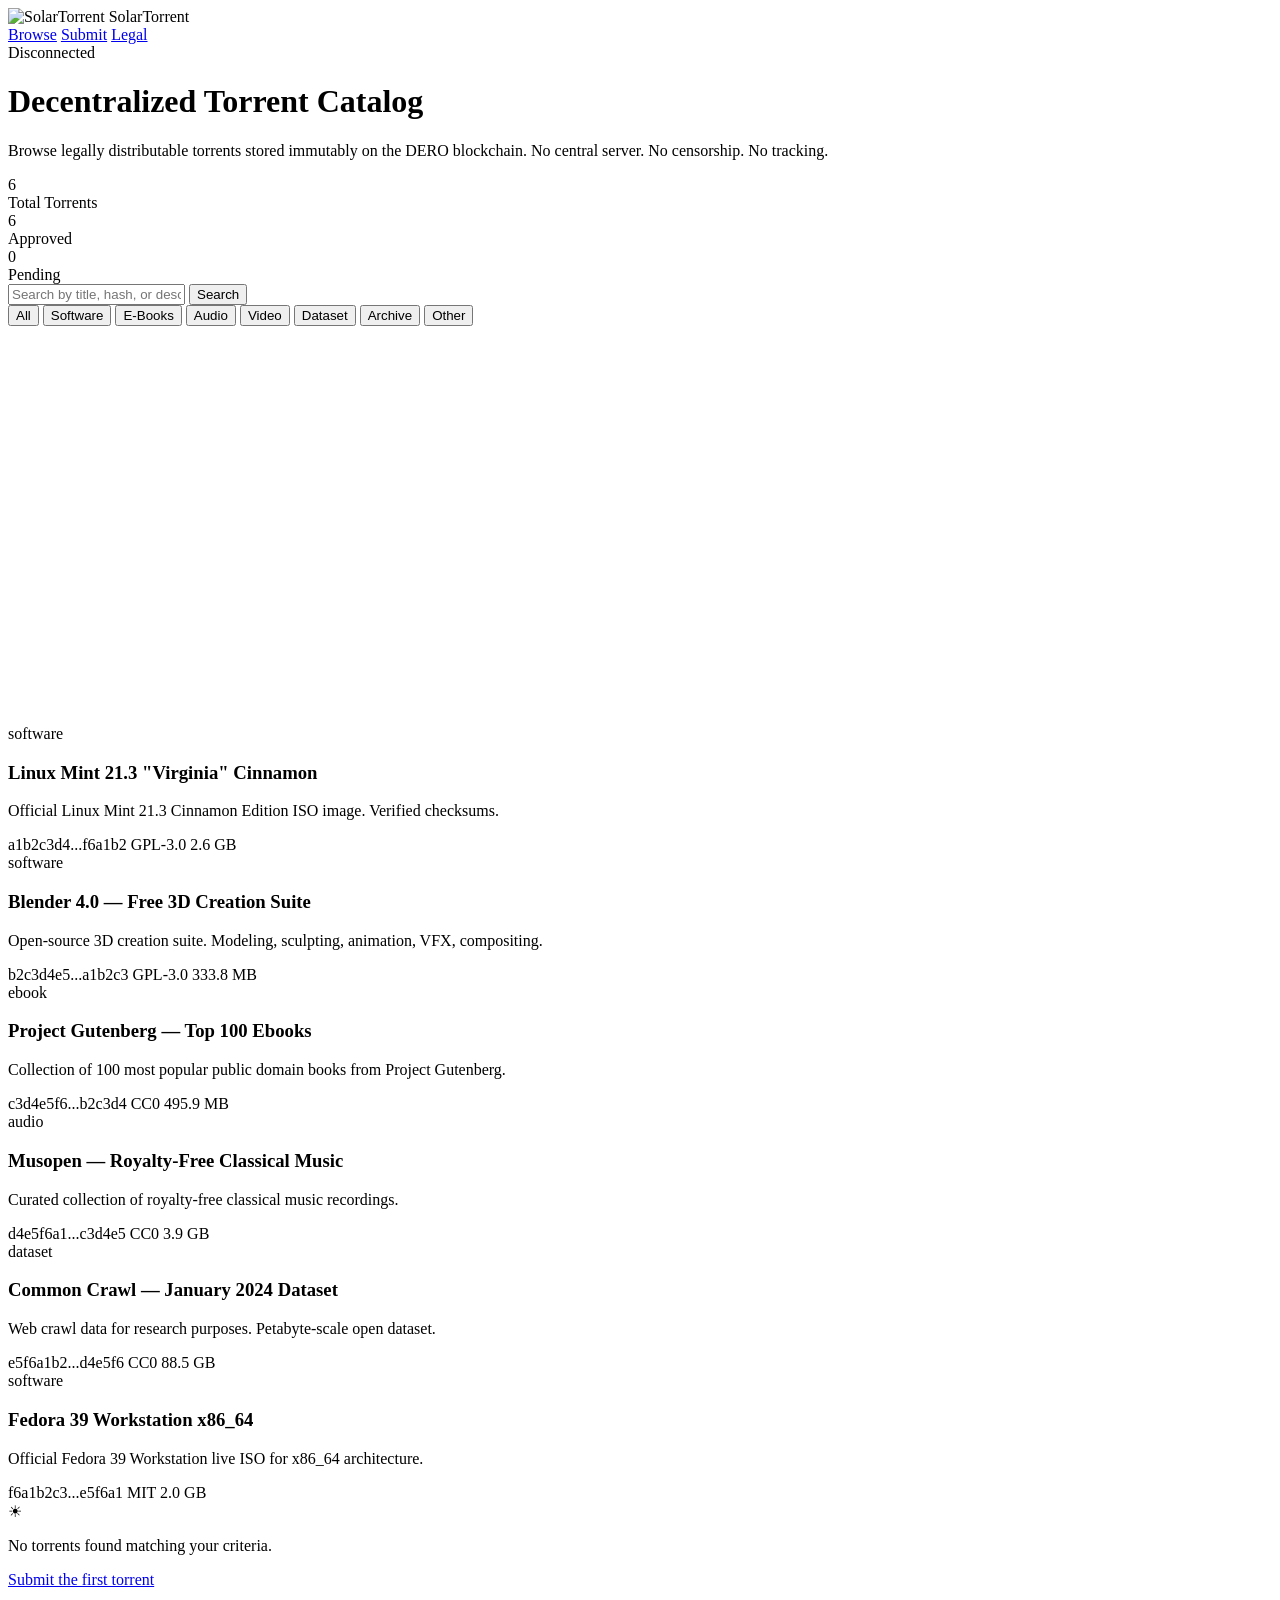
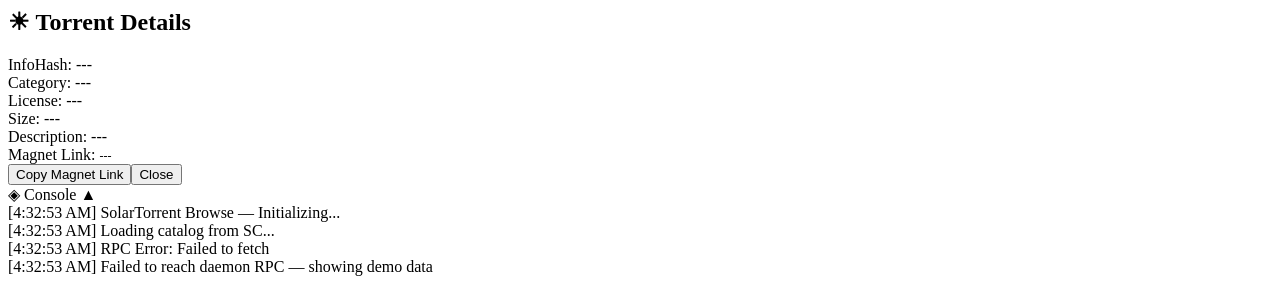
==== index.html @ 4edbd05a "Add files via upload" ====
<!DOCTYPE html>
<html lang="en">
<head>
    <meta charset="UTF-8">
    <meta name="viewport" content="width=device-width, initial-scale=1.0">
    <title>SolarTorrent | Decentralized Torrent Catalog</title>
    <link rel="stylesheet" href="css/style.css">
</head>
<body>
    <!-- Atmospheric layers -->
    <div class="fire-bg"></div>
    <div class="ember-grid"></div>
    <div class="embers">
        <div class="ember-particle"></div>
        <div class="ember-particle"></div>
        <div class="ember-particle"></div>
        <div class="ember-particle"></div>
        <div class="ember-particle"></div>
        <div class="ember-particle"></div>
        <div class="ember-particle"></div>
        <div class="ember-particle"></div>
    </div>

    <!-- Navigation -->
    <nav class="solar-nav">
        <div class="nav-brand">
            <img src="img/logo.png" alt="SolarTorrent" class="brand-logo">
            <span class="brand-text">SolarTorrent</span>
        </div>
        <div class="nav-links">
            <a href="index.html" class="active">Browse</a>
            <a href="submit.html">Submit</a>
            <a href="legal.html">Legal</a>
        </div>
        <div class="wallet-indicator">
            <span class="status-dot" id="nav-status-dot"></span>
            <span id="nav-status-text">Disconnected</span>
        </div>
    </nav>

    <!-- Main Content -->
    <main class="container-wide">

        <!-- Hero -->
        <div class="catalog-hero">
            <h1>Decentralized Torrent Catalog</h1>
            <p>Browse legally distributable torrents stored immutably on the DERO blockchain. No central server. No censorship. No tracking.</p>
        </div>

        <!-- Stats -->
        <div class="stats-bar">
            <div class="stat-item">
                <div class="stat-value" id="stat-total">--</div>
                <div class="stat-label">Total Torrents</div>
            </div>
            <div class="stat-item">
                <div class="stat-value" id="stat-approved">--</div>
                <div class="stat-label">Approved</div>
            </div>
            <div class="stat-item">
                <div class="stat-value" id="stat-pending">--</div>
                <div class="stat-label">Pending</div>
            </div>
        </div>

        <!-- Search -->
        <div class="search-bar">
            <input type="text" class="solar-input" id="search-input"
                placeholder="Search by title, hash, or description...">
            <button class="solar-btn primary" id="btn-search">
                <span class="btn-text">Search</span>
            </button>
        </div>

        <!-- Category Filters -->
        <div class="filter-row" id="filter-row">
            <button class="filter-chip active" data-cat="all">All</button>
            <button class="filter-chip" data-cat="software">Software</button>
            <button class="filter-chip" data-cat="ebook">E-Books</button>
            <button class="filter-chip" data-cat="audio">Audio</button>
            <button class="filter-chip" data-cat="video">Video</button>
            <button class="filter-chip" data-cat="dataset">Dataset</button>
            <button class="filter-chip" data-cat="archive">Archive</button>
            <button class="filter-chip" data-cat="other">Other</button>
        </div>

        <!-- Loading State -->
        <div id="loading-state" class="catalog-grid">
            <div class="torrent-card">
                <div class="skeleton" style="height:16px;width:60px;margin-bottom:12px"></div>
                <div class="skeleton" style="height:22px;width:80%;margin-bottom:8px"></div>
                <div class="skeleton" style="height:14px;width:100%;margin-bottom:6px"></div>
                <div class="skeleton" style="height:14px;width:70%;margin-bottom:16px"></div>
                <div class="skeleton" style="height:1px;width:100%;margin-bottom:12px"></div>
                <div class="skeleton" style="height:12px;width:50%"></div>
            </div>
            <div class="torrent-card">
                <div class="skeleton" style="height:16px;width:60px;margin-bottom:12px"></div>
                <div class="skeleton" style="height:22px;width:75%;margin-bottom:8px"></div>
                <div class="skeleton" style="height:14px;width:90%;margin-bottom:6px"></div>
                <div class="skeleton" style="height:14px;width:55%;margin-bottom:16px"></div>
                <div class="skeleton" style="height:1px;width:100%;margin-bottom:12px"></div>
                <div class="skeleton" style="height:12px;width:45%"></div>
            </div>
            <div class="torrent-card">
                <div class="skeleton" style="height:16px;width:60px;margin-bottom:12px"></div>
                <div class="skeleton" style="height:22px;width:85%;margin-bottom:8px"></div>
                <div class="skeleton" style="height:14px;width:95%;margin-bottom:6px"></div>
                <div class="skeleton" style="height:14px;width:60%;margin-bottom:16px"></div>
                <div class="skeleton" style="height:1px;width:100%;margin-bottom:12px"></div>
                <div class="skeleton" style="height:12px;width:55%"></div>
            </div>
        </div>

        <!-- Catalog Grid (populated by JS) -->
        <div id="catalog-grid" class="catalog-grid hidden"></div>

        <!-- Empty State -->
        <div id="empty-state" class="empty-state hidden">
            <div class="empty-icon">&#x2600;</div>
            <p>No torrents found matching your criteria.</p>
            <a href="submit.html" class="solar-btn primary">Submit the first torrent</a>
        </div>

        <!-- Magnet Detail Modal (inline expand) -->
        <section id="detail-panel" class="solar-card hidden">
            <div class="card-header">
                <h2><span class="icon">&#x2600;</span> <span id="detail-title">Torrent Details</span></h2>
                <div class="header-line"></div>
            </div>
            <div class="card-content">
                <div class="info-grid">
                    <div class="info-item">
                        <span class="label">InfoHash:</span>
                        <span class="value mono" id="detail-hash">---</span>
                    </div>
                    <div class="info-item">
                        <span class="label">Category:</span>
                        <span class="value" id="detail-cat">---</span>
                    </div>
                    <div class="info-item">
                        <span class="label">License:</span>
                        <span class="value" id="detail-lic">---</span>
                    </div>
                    <div class="info-item">
                        <span class="label">Size:</span>
                        <span class="value" id="detail-size">---</span>
                    </div>
                    <div class="info-item">
                        <span class="label">Description:</span>
                        <span class="value" id="detail-desc">---</span>
                    </div>
                    <div class="info-item">
                        <span class="label">Magnet Link:</span>
                        <span class="value mono" id="detail-magnet" style="font-size:0.75rem">---</span>
                    </div>
                </div>
                <div style="margin-top:var(--space-lg);display:flex;gap:var(--space-md);flex-wrap:wrap">
                    <button class="solar-btn primary" id="btn-copy-magnet">
                        <span class="btn-text">Copy Magnet Link</span>
                    </button>
                    <button class="solar-btn secondary" id="btn-close-detail">
                        <span class="btn-text">Close</span>
                    </button>
                </div>
            </div>
        </section>

    </main>

    <!-- Console -->
    <div id="console-panel" class="console-panel collapsed">
        <div class="console-header" id="console-toggle">
            <span>&#x25C8; Console</span>
            <span class="toggle-icon">&#x25B2;</span>
        </div>
        <div class="console-content">
            <div id="console-output"></div>
        </div>
    </div>

    <script>
    /* =========================================================
       SolarTorrent — Browse Page Logic
       Reads catalog from DERO SC via XSWD (DERO.GetSC)
       ========================================================= */

    // SC configuration — replace with your deployed SCID
    const CONFIG = {
        SCID: 'YOUR_DEPLOYED_SCID_HERE',
        NODE_RPC: 'http://127.0.0.1:20000/json_rpc',
        XSWD_ENDPOINTS: [
            'ws://127.0.0.1:44326/xswd',
            'ws://127.0.0.1:10103/xswd',
            'ws://127.0.0.1:40403/xswd'
        ]
    };

    let allTorrents = [];
    let activeFilter = 'all';
    let searchQuery = '';

    // --- Console logging ---
    function clog(msg, type = 'info') {
        const el = document.getElementById('console-output');
        const line = document.createElement('div');
        line.className = 'console-line ' + type;
        line.textContent = `[${new Date().toLocaleTimeString()}] ${msg}`;
        el.appendChild(line);
        el.scrollTop = el.scrollHeight;
    }

    // --- Format bytes to human readable ---
    function formatBytes(bytes) {
        if (!bytes || bytes === 0) return 'Unknown';
        const sizes = ['B', 'KB', 'MB', 'GB', 'TB'];
        const i = Math.floor(Math.log(bytes) / Math.log(1024));
        return (bytes / Math.pow(1024, i)).toFixed(1) + ' ' + sizes[i];
    }

    // --- Fetch SC data via daemon RPC (works without XSWD for read-only) ---
    async function getSCData(keys) {
        try {
            const resp = await fetch(CONFIG.NODE_RPC, {
                method: 'POST',
                headers: { 'Content-Type': 'application/json' },
                body: JSON.stringify({
                    jsonrpc: '2.0',
                    id: '1',
                    method: 'DERO.GetSC',
                    params: {
                        scid: CONFIG.SCID,
                        code: false,
                        variables: false,
                        keysstring: keys
                    }
                })
            });
            const data = await resp.json();
            if (data.result && data.result.valuesstring) {
                return data.result.valuesstring;
            }
            return null;
        } catch (err) {
            clog('RPC Error: ' + err.message, 'error');
            return null;
        }
    }

    // --- Load full catalog from SC ---
    async function loadCatalog() {
        clog('Loading catalog from SC...');

        // First, get the torrent count and approved count
        const meta = await getSCData(['torrent_count', 'approved_count']);
        if (!meta) {
            clog('Failed to reach daemon RPC — showing demo data', 'warn');
            showDemoData();
            return;
        }

        const totalCount = parseInt(meta[0]) || 0;
        const approvedCount = parseInt(meta[1]) || 0;

        document.getElementById('stat-total').textContent = totalCount;
        document.getElementById('stat-approved').textContent = approvedCount;

        if (totalCount === 0) {
            hideLoading();
            showEmpty();
            return;
        }

        allTorrents = [];
        let pendingCount = 0;

        // Fetch each torrent entry
        for (let i = 0; i < totalCount; i++) {
            const prefix = 't_' + i + '_';
            const keys = [
                prefix + 'hash', prefix + 'title', prefix + 'desc',
                prefix + 'cat', prefix + 'lic', prefix + 'magnet',
                prefix + 'size', prefix + 'status', prefix + 'time'
            ];

            const vals = await getSCData(keys);
            if (vals) {
                const status = parseInt(vals[7]) || 0;
                if (status === 0) pendingCount++;
                allTorrents.push({
                    id: i,
                    hash: vals[0] || '',
                    title: vals[1] || 'Untitled',
                    desc: vals[2] || '',
                    cat: vals[3] || 'other',
                    lic: vals[4] || '',
                    magnet: vals[5] || '',
                    size: parseInt(vals[6]) || 0,
                    status: status,
                    time: parseInt(vals[8]) || 0
                });
            }
        }

        document.getElementById('stat-pending').textContent = pendingCount;
        clog(`Loaded ${allTorrents.length} entries (${approvedCount} approved, ${pendingCount} pending)`, 'success');
        hideLoading();
        renderGrid();
    }

    // --- Demo data for when no SC is connected ---
    function showDemoData() {
        allTorrents = [
            {
                id: 0, hash: 'a1b2c3d4e5f6a1b2c3d4e5f6a1b2c3d4e5f6a1b2',
                title: 'Linux Mint 21.3 "Virginia" Cinnamon', desc: 'Official Linux Mint 21.3 Cinnamon Edition ISO image. Verified checksums.',
                cat: 'software', lic: 'GPL-3.0', magnet: 'magnet:?xt=urn:btih:a1b2c3d4e5f6a1b2c3d4e5f6a1b2c3d4e5f6a1b2&dn=LinuxMint-21.3-Cinnamon',
                size: 2800000000, status: 1, time: 1706000000
            },
            {
                id: 1, hash: 'b2c3d4e5f6a1b2c3d4e5f6a1b2c3d4e5f6a1b2c3',
                title: 'Blender 4.0 — Free 3D Creation Suite', desc: 'Open-source 3D creation suite. Modeling, sculpting, animation, VFX, compositing.',
                cat: 'software', lic: 'GPL-3.0', magnet: 'magnet:?xt=urn:btih:b2c3d4e5f6a1b2c3d4e5f6a1b2c3d4e5f6a1b2c3&dn=Blender-4.0',
                size: 350000000, status: 1, time: 1706100000
            },
            {
                id: 2, hash: 'c3d4e5f6a1b2c3d4e5f6a1b2c3d4e5f6a1b2c3d4',
                title: 'Project Gutenberg — Top 100 Ebooks', desc: 'Collection of 100 most popular public domain books from Project Gutenberg.',
                cat: 'ebook', lic: 'CC0', magnet: 'magnet:?xt=urn:btih:c3d4e5f6a1b2c3d4e5f6a1b2c3d4e5f6a1b2c3d4&dn=Gutenberg-Top100',
                size: 520000000, status: 1, time: 1706200000
            },
            {
                id: 3, hash: 'd4e5f6a1b2c3d4e5f6a1b2c3d4e5f6a1b2c3d4e5',
                title: 'Musopen — Royalty-Free Classical Music', desc: 'Curated collection of royalty-free classical music recordings.',
                cat: 'audio', lic: 'CC0', magnet: 'magnet:?xt=urn:btih:d4e5f6a1b2c3d4e5f6a1b2c3d4e5f6a1b2c3d4e5&dn=Musopen-Classical',
                size: 4200000000, status: 1, time: 1706300000
            },
            {
                id: 4, hash: 'e5f6a1b2c3d4e5f6a1b2c3d4e5f6a1b2c3d4e5f6',
                title: 'Common Crawl — January 2024 Dataset', desc: 'Web crawl data for research purposes. Petabyte-scale open dataset.',
                cat: 'dataset', lic: 'CC0', magnet: 'magnet:?xt=urn:btih:e5f6a1b2c3d4e5f6a1b2c3d4e5f6a1b2c3d4e5f6&dn=CommonCrawl-Jan2024',
                size: 95000000000, status: 1, time: 1706400000
            },
            {
                id: 5, hash: 'f6a1b2c3d4e5f6a1b2c3d4e5f6a1b2c3d4e5f6a1',
                title: 'Fedora 39 Workstation x86_64', desc: 'Official Fedora 39 Workstation live ISO for x86_64 architecture.',
                cat: 'software', lic: 'MIT', magnet: 'magnet:?xt=urn:btih:f6a1b2c3d4e5f6a1b2c3d4e5f6a1b2c3d4e5f6a1&dn=Fedora-39-Workstation',
                size: 2100000000, status: 1, time: 1706500000
            }
        ];

        document.getElementById('stat-total').textContent = '6';
        document.getElementById('stat-approved').textContent = '6';
        document.getElementById('stat-pending').textContent = '0';
        hideLoading();
        renderGrid();
    }

    // --- Render the catalog grid ---
    function renderGrid() {
        const grid = document.getElementById('catalog-grid');
        grid.innerHTML = '';

        // Filter: only show approved (status == 1)
        let filtered = allTorrents.filter(t => t.status === 1);

        // Apply category filter
        if (activeFilter !== 'all') {
            filtered = filtered.filter(t => t.cat === activeFilter);
        }

        // Apply search filter
        if (searchQuery) {
            const q = searchQuery.toLowerCase();
            filtered = filtered.filter(t =>
                t.title.toLowerCase().includes(q) ||
                t.desc.toLowerCase().includes(q) ||
                t.hash.toLowerCase().includes(q)
            );
        }

        if (filtered.length === 0) {
            showEmpty();
            grid.classList.add('hidden');
            return;
        }

        document.getElementById('empty-state').classList.add('hidden');
        grid.classList.remove('hidden');

        filtered.forEach(t => {
            const card = document.createElement('div');
            card.className = 'torrent-card';
            card.onclick = () => showDetail(t);
            card.innerHTML = `
                <span class="card-cat">${t.cat}</span>
                <h3>${escapeHtml(t.title)}</h3>
                <p class="card-desc">${escapeHtml(t.desc)}</p>
                <div class="card-meta">
                    <span class="card-hash">${t.hash.substring(0, 8)}...${t.hash.substring(t.hash.length - 6)}</span>
                    <span class="card-license">${escapeHtml(t.lic)}</span>
                    <span>${formatBytes(t.size)}</span>
                </div>
            `;
            grid.appendChild(card);
        });
    }

    // --- Show torrent detail ---
    function showDetail(t) {
        document.getElementById('detail-panel').classList.remove('hidden');
        document.getElementById('detail-title').textContent = t.title;
        document.getElementById('detail-hash').textContent = t.hash;
        document.getElementById('detail-cat').textContent = t.cat;
        document.getElementById('detail-lic').textContent = t.lic;
        document.getElementById('detail-size').textContent = formatBytes(t.size);
        document.getElementById('detail-desc').textContent = t.desc;
        document.getElementById('detail-magnet').textContent = t.magnet;

        document.getElementById('detail-panel').scrollIntoView({ behavior: 'smooth' });

        // Wire copy button
        document.getElementById('btn-copy-magnet').onclick = () => {
            navigator.clipboard.writeText(t.magnet).then(() => {
                const btn = document.getElementById('btn-copy-magnet');
                btn.querySelector('.btn-text').textContent = 'Copied!';
                setTimeout(() => btn.querySelector('.btn-text').textContent = 'Copy Magnet Link', 2000);
            });
        };
    }

    // --- Utility ---
    function escapeHtml(str) {
        const d = document.createElement('div');
        d.textContent = str;
        return d.innerHTML;
    }

    function hideLoading() {
        document.getElementById('loading-state').classList.add('hidden');
    }

    function showEmpty() {
        document.getElementById('empty-state').classList.remove('hidden');
    }

    // --- Init ---
    document.addEventListener('DOMContentLoaded', () => {

        // Console toggle
        document.getElementById('console-toggle').addEventListener('click', () => {
            document.getElementById('console-panel').classList.toggle('collapsed');
        });

        // Close detail
        document.getElementById('btn-close-detail').addEventListener('click', () => {
            document.getElementById('detail-panel').classList.add('hidden');
        });

        // Category filter chips
        document.querySelectorAll('.filter-chip').forEach(chip => {
            chip.addEventListener('click', function() {
                document.querySelectorAll('.filter-chip').forEach(c => c.classList.remove('active'));
                this.classList.add('active');
                activeFilter = this.dataset.cat;
                renderGrid();
            });
        });

        // Search
        document.getElementById('btn-search').addEventListener('click', () => {
            searchQuery = document.getElementById('search-input').value.trim();
            renderGrid();
        });

        document.getElementById('search-input').addEventListener('keydown', (e) => {
            if (e.key === 'Enter') {
                searchQuery = e.target.value.trim();
                renderGrid();
            }
        });

        // Load catalog
        clog('SolarTorrent Browse — Initializing...');
        loadCatalog();
    });
    </script>
</body>
</html>
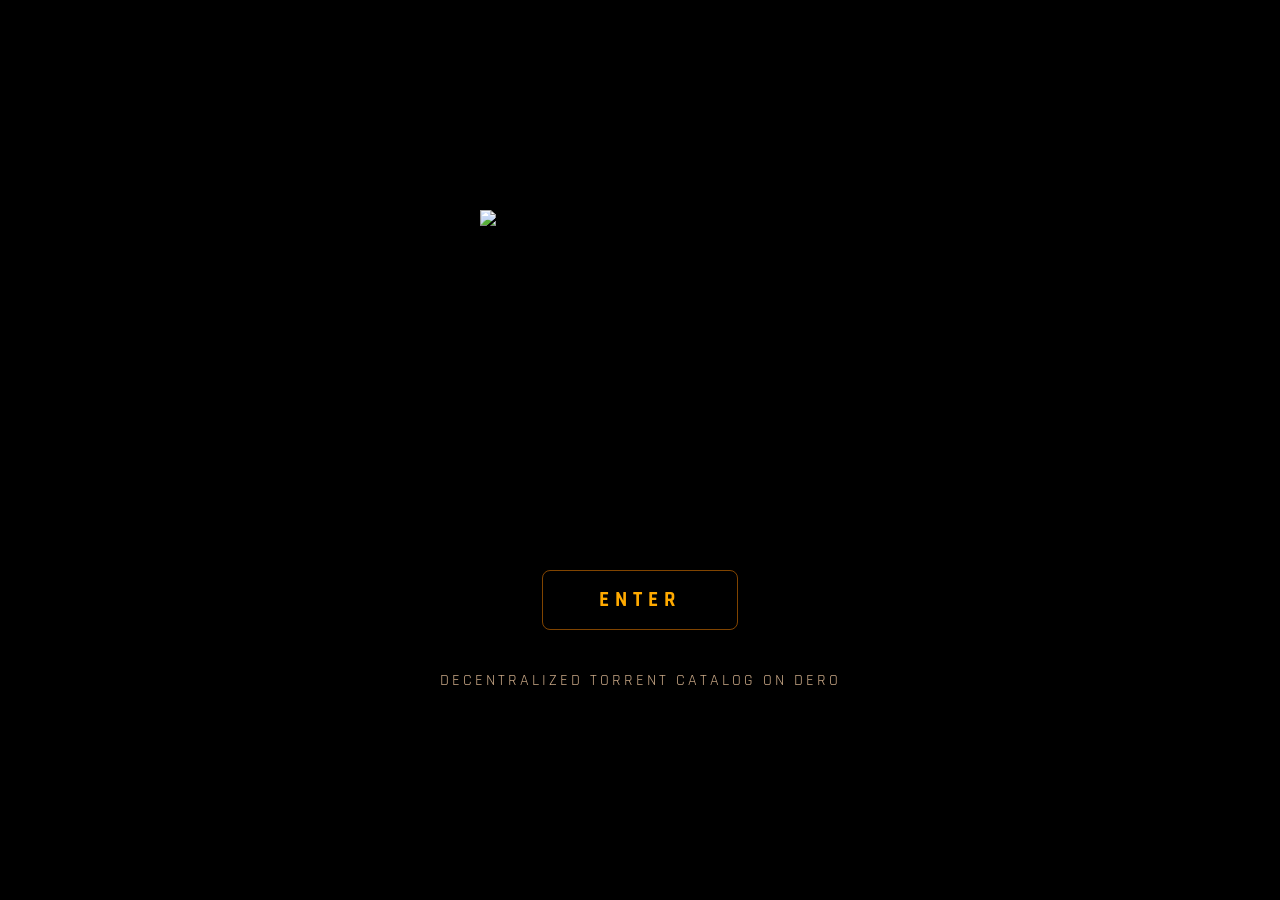
==== commit e66be2ac: "Add files via upload" ====
--- a/index.html
+++ b/index.html
@@ -4,486 +4,75 @@
     <meta charset="UTF-8">
     <meta name="viewport" content="width=device-width, initial-scale=1.0">
     <title>SolarTorrent | Decentralized Torrent Catalog</title>
-    <link rel="stylesheet" href="css/style.css">
+    <link href="https://fonts.googleapis.com/css2?family=Rajdhani:wght@400;600;700&display=swap" rel="stylesheet">
+    <style>
+        *, *::before, *::after { box-sizing: border-box; margin: 0; padding: 0; }
+
+        body {
+            background: #000000;
+            min-height: 100vh;
+            display: flex;
+            flex-direction: column;
+            align-items: center;
+            justify-content: center;
+            font-family: 'Rajdhani', sans-serif;
+        }
+
+        .splash {
+            display: flex;
+            flex-direction: column;
+            align-items: center;
+            gap: 2.5rem;
+        }
+
+        .logo-img {
+            width: 320px;
+            height: 320px;
+            object-fit: contain;
+        }
+
+        .enter-btn {
+            display: inline-flex;
+            align-items: center;
+            justify-content: center;
+            padding: 1rem 3.5rem;
+            background: transparent;
+            border: 1px solid rgba(255, 136, 0, 0.5);
+            border-radius: 8px;
+            color: #ffaa00;
+            font-family: 'Rajdhani', sans-serif;
+            font-size: 1.3rem;
+            font-weight: 700;
+            text-transform: uppercase;
+            letter-spacing: 6px;
+            text-decoration: none;
+            cursor: pointer;
+            transition: border-color 0.3s ease, color 0.3s ease;
+        }
+
+        .enter-btn:hover {
+            border-color: #ffaa00;
+            color: #ffcc00;
+        }
+
+        .tagline {
+            color: #ccaa88;
+            font-size: 1rem;
+            letter-spacing: 3px;
+            text-transform: uppercase;
+        }
+
+        @media (max-width: 480px) {
+            .logo-img { width: 220px; height: 220px; }
+            .enter-btn { padding: 0.8rem 2.5rem; font-size: 1.1rem; letter-spacing: 4px; }
+        }
+    </style>
 </head>
 <body>
-    <!-- Atmospheric layers -->
-    <div class="fire-bg"></div>
-    <div class="ember-grid"></div>
-    <div class="embers">
-        <div class="ember-particle"></div>
-        <div class="ember-particle"></div>
-        <div class="ember-particle"></div>
-        <div class="ember-particle"></div>
-        <div class="ember-particle"></div>
-        <div class="ember-particle"></div>
-        <div class="ember-particle"></div>
-        <div class="ember-particle"></div>
+    <div class="splash">
+        <img src="img/logoST.png" alt="SolarTorrent" class="logo-img">
+        <a href="browse.html" class="enter-btn">Enter</a>
+        <div class="tagline">Decentralized Torrent Catalog on DERO</div>
     </div>
-
-    <!-- Navigation -->
-    <nav class="solar-nav">
-        <div class="nav-brand">
-            <img src="img/logo.png" alt="SolarTorrent" class="brand-logo">
-            <span class="brand-text">SolarTorrent</span>
-        </div>
-        <div class="nav-links">
-            <a href="index.html" class="active">Browse</a>
-            <a href="submit.html">Submit</a>
-            <a href="legal.html">Legal</a>
-        </div>
-        <div class="wallet-indicator">
-            <span class="status-dot" id="nav-status-dot"></span>
-            <span id="nav-status-text">Disconnected</span>
-        </div>
-    </nav>
-
-    <!-- Main Content -->
-    <main class="container-wide">
-
-        <!-- Hero -->
-        <div class="catalog-hero">
-            <h1>Decentralized Torrent Catalog</h1>
-            <p>Browse legally distributable torrents stored immutably on the DERO blockchain. No central server. No censorship. No tracking.</p>
-        </div>
-
-        <!-- Stats -->
-        <div class="stats-bar">
-            <div class="stat-item">
-                <div class="stat-value" id="stat-total">--</div>
-                <div class="stat-label">Total Torrents</div>
-            </div>
-            <div class="stat-item">
-                <div class="stat-value" id="stat-approved">--</div>
-                <div class="stat-label">Approved</div>
-            </div>
-            <div class="stat-item">
-                <div class="stat-value" id="stat-pending">--</div>
-                <div class="stat-label">Pending</div>
-            </div>
-        </div>
-
-        <!-- Search -->
-        <div class="search-bar">
-            <input type="text" class="solar-input" id="search-input"
-                placeholder="Search by title, hash, or description...">
-            <button class="solar-btn primary" id="btn-search">
-                <span class="btn-text">Search</span>
-            </button>
-        </div>
-
-        <!-- Category Filters -->
-        <div class="filter-row" id="filter-row">
-            <button class="filter-chip active" data-cat="all">All</button>
-            <button class="filter-chip" data-cat="software">Software</button>
-            <button class="filter-chip" data-cat="ebook">E-Books</button>
-            <button class="filter-chip" data-cat="audio">Audio</button>
-            <button class="filter-chip" data-cat="video">Video</button>
-            <button class="filter-chip" data-cat="dataset">Dataset</button>
-            <button class="filter-chip" data-cat="archive">Archive</button>
-            <button class="filter-chip" data-cat="other">Other</button>
-        </div>
-
-        <!-- Loading State -->
-        <div id="loading-state" class="catalog-grid">
-            <div class="torrent-card">
-                <div class="skeleton" style="height:16px;width:60px;margin-bottom:12px"></div>
-                <div class="skeleton" style="height:22px;width:80%;margin-bottom:8px"></div>
-                <div class="skeleton" style="height:14px;width:100%;margin-bottom:6px"></div>
-                <div class="skeleton" style="height:14px;width:70%;margin-bottom:16px"></div>
-                <div class="skeleton" style="height:1px;width:100%;margin-bottom:12px"></div>
-                <div class="skeleton" style="height:12px;width:50%"></div>
-            </div>
-            <div class="torrent-card">
-                <div class="skeleton" style="height:16px;width:60px;margin-bottom:12px"></div>
-                <div class="skeleton" style="height:22px;width:75%;margin-bottom:8px"></div>
-                <div class="skeleton" style="height:14px;width:90%;margin-bottom:6px"></div>
-                <div class="skeleton" style="height:14px;width:55%;margin-bottom:16px"></div>
-                <div class="skeleton" style="height:1px;width:100%;margin-bottom:12px"></div>
-                <div class="skeleton" style="height:12px;width:45%"></div>
-            </div>
-            <div class="torrent-card">
-                <div class="skeleton" style="height:16px;width:60px;margin-bottom:12px"></div>
-                <div class="skeleton" style="height:22px;width:85%;margin-bottom:8px"></div>
-                <div class="skeleton" style="height:14px;width:95%;margin-bottom:6px"></div>
-                <div class="skeleton" style="height:14px;width:60%;margin-bottom:16px"></div>
-                <div class="skeleton" style="height:1px;width:100%;margin-bottom:12px"></div>
-                <div class="skeleton" style="height:12px;width:55%"></div>
-            </div>
-        </div>
-
-        <!-- Catalog Grid (populated by JS) -->
-        <div id="catalog-grid" class="catalog-grid hidden"></div>
-
-        <!-- Empty State -->
-        <div id="empty-state" class="empty-state hidden">
-            <div class="empty-icon">&#x2600;</div>
-            <p>No torrents found matching your criteria.</p>
-            <a href="submit.html" class="solar-btn primary">Submit the first torrent</a>
-        </div>
-
-        <!-- Magnet Detail Modal (inline expand) -->
-        <section id="detail-panel" class="solar-card hidden">
-            <div class="card-header">
-                <h2><span class="icon">&#x2600;</span> <span id="detail-title">Torrent Details</span></h2>
-                <div class="header-line"></div>
-            </div>
-            <div class="card-content">
-                <div class="info-grid">
-                    <div class="info-item">
-                        <span class="label">InfoHash:</span>
-                        <span class="value mono" id="detail-hash">---</span>
-                    </div>
-                    <div class="info-item">
-                        <span class="label">Category:</span>
-                        <span class="value" id="detail-cat">---</span>
-                    </div>
-                    <div class="info-item">
-                        <span class="label">License:</span>
-                        <span class="value" id="detail-lic">---</span>
-                    </div>
-                    <div class="info-item">
-                        <span class="label">Size:</span>
-                        <span class="value" id="detail-size">---</span>
-                    </div>
-                    <div class="info-item">
-                        <span class="label">Description:</span>
-                        <span class="value" id="detail-desc">---</span>
-                    </div>
-                    <div class="info-item">
-                        <span class="label">Magnet Link:</span>
-                        <span class="value mono" id="detail-magnet" style="font-size:0.75rem">---</span>
-                    </div>
-                </div>
-                <div style="margin-top:var(--space-lg);display:flex;gap:var(--space-md);flex-wrap:wrap">
-                    <button class="solar-btn primary" id="btn-copy-magnet">
-                        <span class="btn-text">Copy Magnet Link</span>
-                    </button>
-                    <button class="solar-btn secondary" id="btn-close-detail">
-                        <span class="btn-text">Close</span>
-                    </button>
-                </div>
-            </div>
-        </section>
-
-    </main>
-
-    <!-- Console -->
-    <div id="console-panel" class="console-panel collapsed">
-        <div class="console-header" id="console-toggle">
-            <span>&#x25C8; Console</span>
-            <span class="toggle-icon">&#x25B2;</span>
-        </div>
-        <div class="console-content">
-            <div id="console-output"></div>
-        </div>
-    </div>
-
-    <script>
-    /* =========================================================
-       SolarTorrent — Browse Page Logic
-       Reads catalog from DERO SC via XSWD (DERO.GetSC)
-       ========================================================= */
-
-    // SC configuration — replace with your deployed SCID
-    const CONFIG = {
-        SCID: 'YOUR_DEPLOYED_SCID_HERE',
-        NODE_RPC: 'http://127.0.0.1:20000/json_rpc',
-        XSWD_ENDPOINTS: [
-            'ws://127.0.0.1:44326/xswd',
-            'ws://127.0.0.1:10103/xswd',
-            'ws://127.0.0.1:40403/xswd'
-        ]
-    };
-
-    let allTorrents = [];
-    let activeFilter = 'all';
-    let searchQuery = '';
-
-    // --- Console logging ---
-    function clog(msg, type = 'info') {
-        const el = document.getElementById('console-output');
-        const line = document.createElement('div');
-        line.className = 'console-line ' + type;
-        line.textContent = `[${new Date().toLocaleTimeString()}] ${msg}`;
-        el.appendChild(line);
-        el.scrollTop = el.scrollHeight;
-    }
-
-    // --- Format bytes to human readable ---
-    function formatBytes(bytes) {
-        if (!bytes || bytes === 0) return 'Unknown';
-        const sizes = ['B', 'KB', 'MB', 'GB', 'TB'];
-        const i = Math.floor(Math.log(bytes) / Math.log(1024));
-        return (bytes / Math.pow(1024, i)).toFixed(1) + ' ' + sizes[i];
-    }
-
-    // --- Fetch SC data via daemon RPC (works without XSWD for read-only) ---
-    async function getSCData(keys) {
-        try {
-            const resp = await fetch(CONFIG.NODE_RPC, {
-                method: 'POST',
-                headers: { 'Content-Type': 'application/json' },
-                body: JSON.stringify({
-                    jsonrpc: '2.0',
-                    id: '1',
-                    method: 'DERO.GetSC',
-                    params: {
-                        scid: CONFIG.SCID,
-                        code: false,
-                        variables: false,
-                        keysstring: keys
-                    }
-                })
-            });
-            const data = await resp.json();
-            if (data.result && data.result.valuesstring) {
-                return data.result.valuesstring;
-            }
-            return null;
-        } catch (err) {
-            clog('RPC Error: ' + err.message, 'error');
-            return null;
-        }
-    }
-
-    // --- Load full catalog from SC ---
-    async function loadCatalog() {
-        clog('Loading catalog from SC...');
-
-        // First, get the torrent count and approved count
-        const meta = await getSCData(['torrent_count', 'approved_count']);
-        if (!meta) {
-            clog('Failed to reach daemon RPC — showing demo data', 'warn');
-            showDemoData();
-            return;
-        }
-
-        const totalCount = parseInt(meta[0]) || 0;
-        const approvedCount = parseInt(meta[1]) || 0;
-
-        document.getElementById('stat-total').textContent = totalCount;
-        document.getElementById('stat-approved').textContent = approvedCount;
-
-        if (totalCount === 0) {
-            hideLoading();
-            showEmpty();
-            return;
-        }
-
-        allTorrents = [];
-        let pendingCount = 0;
-
-        // Fetch each torrent entry
-        for (let i = 0; i < totalCount; i++) {
-            const prefix = 't_' + i + '_';
-            const keys = [
-                prefix + 'hash', prefix + 'title', prefix + 'desc',
-                prefix + 'cat', prefix + 'lic', prefix + 'magnet',
-                prefix + 'size', prefix + 'status', prefix + 'time'
-            ];
-
-            const vals = await getSCData(keys);
-            if (vals) {
-                const status = parseInt(vals[7]) || 0;
-                if (status === 0) pendingCount++;
-                allTorrents.push({
-                    id: i,
-                    hash: vals[0] || '',
-                    title: vals[1] || 'Untitled',
-                    desc: vals[2] || '',
-                    cat: vals[3] || 'other',
-                    lic: vals[4] || '',
-                    magnet: vals[5] || '',
-                    size: parseInt(vals[6]) || 0,
-                    status: status,
-                    time: parseInt(vals[8]) || 0
-                });
-            }
-        }
-
-        document.getElementById('stat-pending').textContent = pendingCount;
-        clog(`Loaded ${allTorrents.length} entries (${approvedCount} approved, ${pendingCount} pending)`, 'success');
-        hideLoading();
-        renderGrid();
-    }
-
-    // --- Demo data for when no SC is connected ---
-    function showDemoData() {
-        allTorrents = [
-            {
-                id: 0, hash: 'a1b2c3d4e5f6a1b2c3d4e5f6a1b2c3d4e5f6a1b2',
-                title: 'Linux Mint 21.3 "Virginia" Cinnamon', desc: 'Official Linux Mint 21.3 Cinnamon Edition ISO image. Verified checksums.',
-                cat: 'software', lic: 'GPL-3.0', magnet: 'magnet:?xt=urn:btih:a1b2c3d4e5f6a1b2c3d4e5f6a1b2c3d4e5f6a1b2&dn=LinuxMint-21.3-Cinnamon',
-                size: 2800000000, status: 1, time: 1706000000
-            },
-            {
-                id: 1, hash: 'b2c3d4e5f6a1b2c3d4e5f6a1b2c3d4e5f6a1b2c3',
-                title: 'Blender 4.0 — Free 3D Creation Suite', desc: 'Open-source 3D creation suite. Modeling, sculpting, animation, VFX, compositing.',
-                cat: 'software', lic: 'GPL-3.0', magnet: 'magnet:?xt=urn:btih:b2c3d4e5f6a1b2c3d4e5f6a1b2c3d4e5f6a1b2c3&dn=Blender-4.0',
-                size: 350000000, status: 1, time: 1706100000
-            },
-            {
-                id: 2, hash: 'c3d4e5f6a1b2c3d4e5f6a1b2c3d4e5f6a1b2c3d4',
-                title: 'Project Gutenberg — Top 100 Ebooks', desc: 'Collection of 100 most popular public domain books from Project Gutenberg.',
-                cat: 'ebook', lic: 'CC0', magnet: 'magnet:?xt=urn:btih:c3d4e5f6a1b2c3d4e5f6a1b2c3d4e5f6a1b2c3d4&dn=Gutenberg-Top100',
-                size: 520000000, status: 1, time: 1706200000
-            },
-            {
-                id: 3, hash: 'd4e5f6a1b2c3d4e5f6a1b2c3d4e5f6a1b2c3d4e5',
-                title: 'Musopen — Royalty-Free Classical Music', desc: 'Curated collection of royalty-free classical music recordings.',
-                cat: 'audio', lic: 'CC0', magnet: 'magnet:?xt=urn:btih:d4e5f6a1b2c3d4e5f6a1b2c3d4e5f6a1b2c3d4e5&dn=Musopen-Classical',
-                size: 4200000000, status: 1, time: 1706300000
-            },
-            {
-                id: 4, hash: 'e5f6a1b2c3d4e5f6a1b2c3d4e5f6a1b2c3d4e5f6',
-                title: 'Common Crawl — January 2024 Dataset', desc: 'Web crawl data for research purposes. Petabyte-scale open dataset.',
-                cat: 'dataset', lic: 'CC0', magnet: 'magnet:?xt=urn:btih:e5f6a1b2c3d4e5f6a1b2c3d4e5f6a1b2c3d4e5f6&dn=CommonCrawl-Jan2024',
-                size: 95000000000, status: 1, time: 1706400000
-            },
-            {
-                id: 5, hash: 'f6a1b2c3d4e5f6a1b2c3d4e5f6a1b2c3d4e5f6a1',
-                title: 'Fedora 39 Workstation x86_64', desc: 'Official Fedora 39 Workstation live ISO for x86_64 architecture.',
-                cat: 'software', lic: 'MIT', magnet: 'magnet:?xt=urn:btih:f6a1b2c3d4e5f6a1b2c3d4e5f6a1b2c3d4e5f6a1&dn=Fedora-39-Workstation',
-                size: 2100000000, status: 1, time: 1706500000
-            }
-        ];
-
-        document.getElementById('stat-total').textContent = '6';
-        document.getElementById('stat-approved').textContent = '6';
-        document.getElementById('stat-pending').textContent = '0';
-        hideLoading();
-        renderGrid();
-    }
-
-    // --- Render the catalog grid ---
-    function renderGrid() {
-        const grid = document.getElementById('catalog-grid');
-        grid.innerHTML = '';
-
-        // Filter: only show approved (status == 1)
-        let filtered = allTorrents.filter(t => t.status === 1);
-
-        // Apply category filter
-        if (activeFilter !== 'all') {
-            filtered = filtered.filter(t => t.cat === activeFilter);
-        }
-
-        // Apply search filter
-        if (searchQuery) {
-            const q = searchQuery.toLowerCase();
-            filtered = filtered.filter(t =>
-                t.title.toLowerCase().includes(q) ||
-                t.desc.toLowerCase().includes(q) ||
-                t.hash.toLowerCase().includes(q)
-            );
-        }
-
-        if (filtered.length === 0) {
-            showEmpty();
-            grid.classList.add('hidden');
-            return;
-        }
-
-        document.getElementById('empty-state').classList.add('hidden');
-        grid.classList.remove('hidden');
-
-        filtered.forEach(t => {
-            const card = document.createElement('div');
-            card.className = 'torrent-card';
-            card.onclick = () => showDetail(t);
-            card.innerHTML = `
-                <span class="card-cat">${t.cat}</span>
-                <h3>${escapeHtml(t.title)}</h3>
-                <p class="card-desc">${escapeHtml(t.desc)}</p>
-                <div class="card-meta">
-                    <span class="card-hash">${t.hash.substring(0, 8)}...${t.hash.substring(t.hash.length - 6)}</span>
-                    <span class="card-license">${escapeHtml(t.lic)}</span>
-                    <span>${formatBytes(t.size)}</span>
-                </div>
-            `;
-            grid.appendChild(card);
-        });
-    }
-
-    // --- Show torrent detail ---
-    function showDetail(t) {
-        document.getElementById('detail-panel').classList.remove('hidden');
-        document.getElementById('detail-title').textContent = t.title;
-        document.getElementById('detail-hash').textContent = t.hash;
-        document.getElementById('detail-cat').textContent = t.cat;
-        document.getElementById('detail-lic').textContent = t.lic;
-        document.getElementById('detail-size').textContent = formatBytes(t.size);
-        document.getElementById('detail-desc').textContent = t.desc;
-        document.getElementById('detail-magnet').textContent = t.magnet;
-
-        document.getElementById('detail-panel').scrollIntoView({ behavior: 'smooth' });
-
-        // Wire copy button
-        document.getElementById('btn-copy-magnet').onclick = () => {
-            navigator.clipboard.writeText(t.magnet).then(() => {
-                const btn = document.getElementById('btn-copy-magnet');
-                btn.querySelector('.btn-text').textContent = 'Copied!';
-                setTimeout(() => btn.querySelector('.btn-text').textContent = 'Copy Magnet Link', 2000);
-            });
-        };
-    }
-
-    // --- Utility ---
-    function escapeHtml(str) {
-        const d = document.createElement('div');
-        d.textContent = str;
-        return d.innerHTML;
-    }
-
-    function hideLoading() {
-        document.getElementById('loading-state').classList.add('hidden');
-    }
-
-    function showEmpty() {
-        document.getElementById('empty-state').classList.remove('hidden');
-    }
-
-    // --- Init ---
-    document.addEventListener('DOMContentLoaded', () => {
-
-        // Console toggle
-        document.getElementById('console-toggle').addEventListener('click', () => {
-            document.getElementById('console-panel').classList.toggle('collapsed');
-        });
-
-        // Close detail
-        document.getElementById('btn-close-detail').addEventListener('click', () => {
-            document.getElementById('detail-panel').classList.add('hidden');
-        });
-
-        // Category filter chips
-        document.querySelectorAll('.filter-chip').forEach(chip => {
-            chip.addEventListener('click', function() {
-                document.querySelectorAll('.filter-chip').forEach(c => c.classList.remove('active'));
-                this.classList.add('active');
-                activeFilter = this.dataset.cat;
-                renderGrid();
-            });
-        });
-
-        // Search
-        document.getElementById('btn-search').addEventListener('click', () => {
-            searchQuery = document.getElementById('search-input').value.trim();
-            renderGrid();
-        });
-
-        document.getElementById('search-input').addEventListener('keydown', (e) => {
-            if (e.key === 'Enter') {
-                searchQuery = e.target.value.trim();
-                renderGrid();
-            }
-        });
-
-        // Load catalog
-        clog('SolarTorrent Browse — Initializing...');
-        loadCatalog();
-    });
-    </script>
 </body>
 </html>
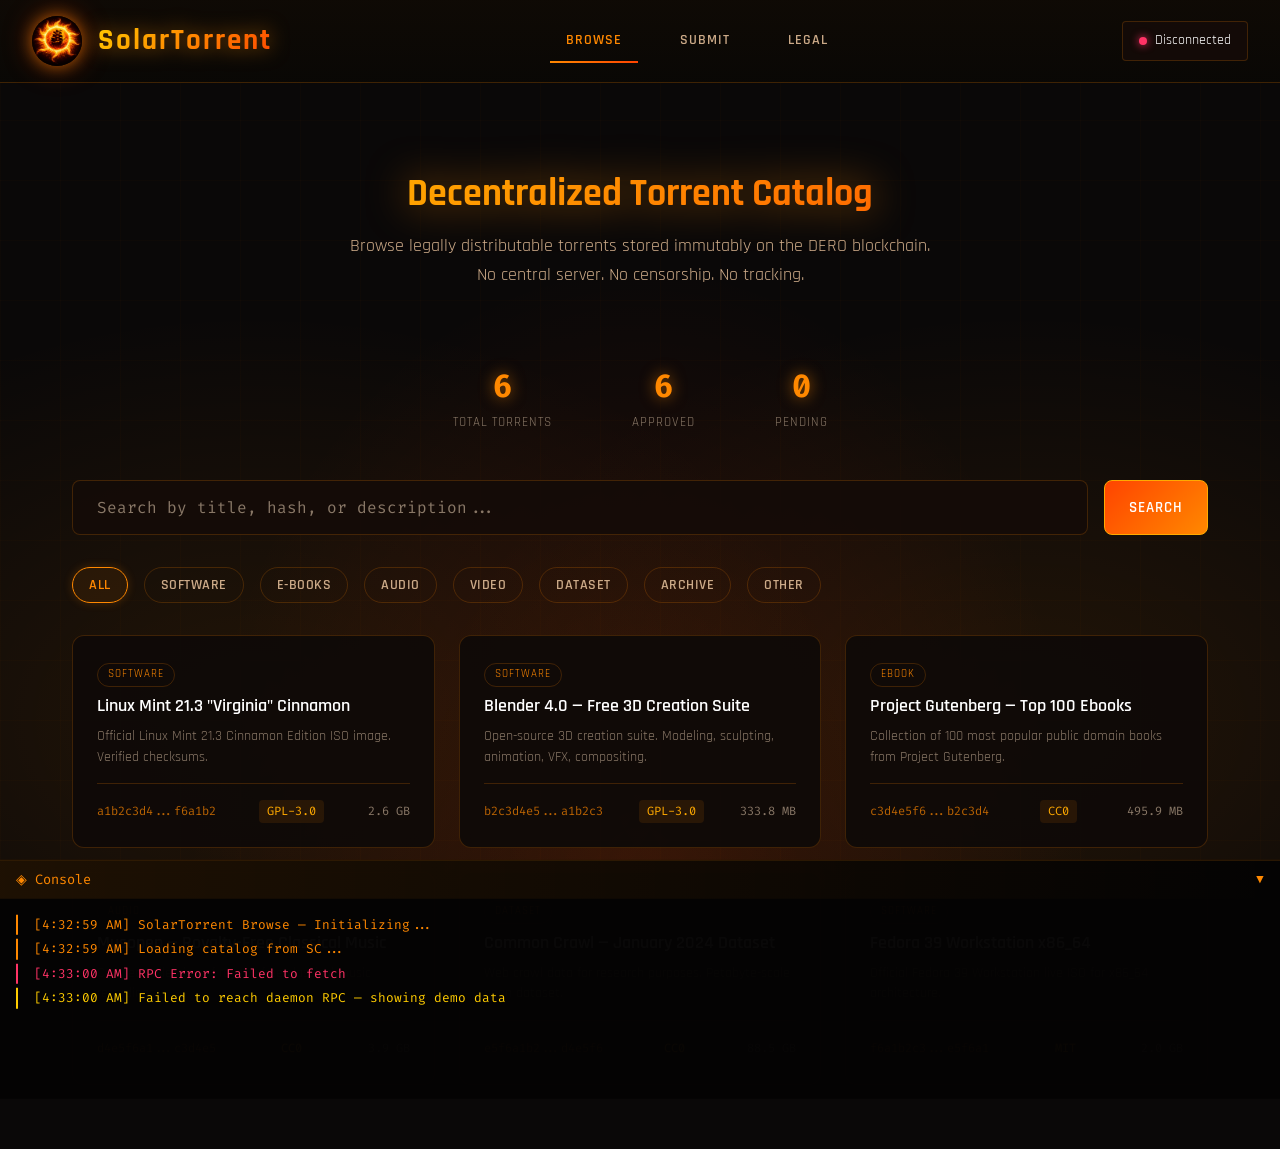
==== commit 9d59ef69: "Add files via upload" ====
--- a/index.html
+++ b/index.html
@@ -4,75 +4,486 @@
     <meta charset="UTF-8">
     <meta name="viewport" content="width=device-width, initial-scale=1.0">
     <title>SolarTorrent | Decentralized Torrent Catalog</title>
-    <link href="https://fonts.googleapis.com/css2?family=Rajdhani:wght@400;600;700&display=swap" rel="stylesheet">
-    <style>
-        *, *::before, *::after { box-sizing: border-box; margin: 0; padding: 0; }
-
-        body {
-            background: #000000;
-            min-height: 100vh;
-            display: flex;
-            flex-direction: column;
-            align-items: center;
-            justify-content: center;
-            font-family: 'Rajdhani', sans-serif;
-        }
-
-        .splash {
-            display: flex;
-            flex-direction: column;
-            align-items: center;
-            gap: 2.5rem;
-        }
-
-        .logo-img {
-            width: 320px;
-            height: 320px;
-            object-fit: contain;
-        }
-
-        .enter-btn {
-            display: inline-flex;
-            align-items: center;
-            justify-content: center;
-            padding: 1rem 3.5rem;
-            background: transparent;
-            border: 1px solid rgba(255, 136, 0, 0.5);
-            border-radius: 8px;
-            color: #ffaa00;
-            font-family: 'Rajdhani', sans-serif;
-            font-size: 1.3rem;
-            font-weight: 700;
-            text-transform: uppercase;
-            letter-spacing: 6px;
-            text-decoration: none;
-            cursor: pointer;
-            transition: border-color 0.3s ease, color 0.3s ease;
-        }
-
-        .enter-btn:hover {
-            border-color: #ffaa00;
-            color: #ffcc00;
-        }
-
-        .tagline {
-            color: #ccaa88;
-            font-size: 1rem;
-            letter-spacing: 3px;
-            text-transform: uppercase;
-        }
-
-        @media (max-width: 480px) {
-            .logo-img { width: 220px; height: 220px; }
-            .enter-btn { padding: 0.8rem 2.5rem; font-size: 1.1rem; letter-spacing: 4px; }
-        }
-    </style>
+    <link rel="stylesheet" href="css/style.css">
 </head>
 <body>
-    <div class="splash">
-        <img src="img/logoST.png" alt="SolarTorrent" class="logo-img">
-        <a href="browse.html" class="enter-btn">Enter</a>
-        <div class="tagline">Decentralized Torrent Catalog on DERO</div>
+    <!-- Atmospheric layers -->
+    <div class="fire-bg"></div>
+    <div class="ember-grid"></div>
+    <div class="embers">
+        <div class="ember-particle"></div>
+        <div class="ember-particle"></div>
+        <div class="ember-particle"></div>
+        <div class="ember-particle"></div>
+        <div class="ember-particle"></div>
+        <div class="ember-particle"></div>
+        <div class="ember-particle"></div>
+        <div class="ember-particle"></div>
     </div>
+
+    <!-- Navigation -->
+    <nav class="solar-nav">
+        <div class="nav-brand">
+            <img src="img/logo.png" alt="SolarTorrent" class="brand-logo">
+            <span class="brand-text">SolarTorrent</span>
+        </div>
+        <div class="nav-links">
+            <a href="index.html" class="active">Browse</a>
+            <a href="submit.html">Submit</a>
+            <a href="legal.html">Legal</a>
+        </div>
+        <div class="wallet-indicator">
+            <span class="status-dot" id="nav-status-dot"></span>
+            <span id="nav-status-text">Disconnected</span>
+        </div>
+    </nav>
+
+    <!-- Main Content -->
+    <main class="container-wide">
+
+        <!-- Hero -->
+        <div class="catalog-hero">
+            <h1>Decentralized Torrent Catalog</h1>
+            <p>Browse legally distributable torrents stored immutably on the DERO blockchain. No central server. No censorship. No tracking.</p>
+        </div>
+
+        <!-- Stats -->
+        <div class="stats-bar">
+            <div class="stat-item">
+                <div class="stat-value" id="stat-total">--</div>
+                <div class="stat-label">Total Torrents</div>
+            </div>
+            <div class="stat-item">
+                <div class="stat-value" id="stat-approved">--</div>
+                <div class="stat-label">Approved</div>
+            </div>
+            <div class="stat-item">
+                <div class="stat-value" id="stat-pending">--</div>
+                <div class="stat-label">Pending</div>
+            </div>
+        </div>
+
+        <!-- Search -->
+        <div class="search-bar">
+            <input type="text" class="solar-input" id="search-input"
+                placeholder="Search by title, hash, or description...">
+            <button class="solar-btn primary" id="btn-search">
+                <span class="btn-text">Search</span>
+            </button>
+        </div>
+
+        <!-- Category Filters -->
+        <div class="filter-row" id="filter-row">
+            <button class="filter-chip active" data-cat="all">All</button>
+            <button class="filter-chip" data-cat="software">Software</button>
+            <button class="filter-chip" data-cat="ebook">E-Books</button>
+            <button class="filter-chip" data-cat="audio">Audio</button>
+            <button class="filter-chip" data-cat="video">Video</button>
+            <button class="filter-chip" data-cat="dataset">Dataset</button>
+            <button class="filter-chip" data-cat="archive">Archive</button>
+            <button class="filter-chip" data-cat="other">Other</button>
+        </div>
+
+        <!-- Loading State -->
+        <div id="loading-state" class="catalog-grid">
+            <div class="torrent-card">
+                <div class="skeleton" style="height:16px;width:60px;margin-bottom:12px"></div>
+                <div class="skeleton" style="height:22px;width:80%;margin-bottom:8px"></div>
+                <div class="skeleton" style="height:14px;width:100%;margin-bottom:6px"></div>
+                <div class="skeleton" style="height:14px;width:70%;margin-bottom:16px"></div>
+                <div class="skeleton" style="height:1px;width:100%;margin-bottom:12px"></div>
+                <div class="skeleton" style="height:12px;width:50%"></div>
+            </div>
+            <div class="torrent-card">
+                <div class="skeleton" style="height:16px;width:60px;margin-bottom:12px"></div>
+                <div class="skeleton" style="height:22px;width:75%;margin-bottom:8px"></div>
+                <div class="skeleton" style="height:14px;width:90%;margin-bottom:6px"></div>
+                <div class="skeleton" style="height:14px;width:55%;margin-bottom:16px"></div>
+                <div class="skeleton" style="height:1px;width:100%;margin-bottom:12px"></div>
+                <div class="skeleton" style="height:12px;width:45%"></div>
+            </div>
+            <div class="torrent-card">
+                <div class="skeleton" style="height:16px;width:60px;margin-bottom:12px"></div>
+                <div class="skeleton" style="height:22px;width:85%;margin-bottom:8px"></div>
+                <div class="skeleton" style="height:14px;width:95%;margin-bottom:6px"></div>
+                <div class="skeleton" style="height:14px;width:60%;margin-bottom:16px"></div>
+                <div class="skeleton" style="height:1px;width:100%;margin-bottom:12px"></div>
+                <div class="skeleton" style="height:12px;width:55%"></div>
+            </div>
+        </div>
+
+        <!-- Catalog Grid (populated by JS) -->
+        <div id="catalog-grid" class="catalog-grid hidden"></div>
+
+        <!-- Empty State -->
+        <div id="empty-state" class="empty-state hidden">
+            <div class="empty-icon">&#x2600;</div>
+            <p>No torrents found matching your criteria.</p>
+            <a href="submit.html" class="solar-btn primary">Submit the first torrent</a>
+        </div>
+
+        <!-- Magnet Detail Modal (inline expand) -->
+        <section id="detail-panel" class="solar-card hidden">
+            <div class="card-header">
+                <h2><span class="icon">&#x2600;</span> <span id="detail-title">Torrent Details</span></h2>
+                <div class="header-line"></div>
+            </div>
+            <div class="card-content">
+                <div class="info-grid">
+                    <div class="info-item">
+                        <span class="label">InfoHash:</span>
+                        <span class="value mono" id="detail-hash">---</span>
+                    </div>
+                    <div class="info-item">
+                        <span class="label">Category:</span>
+                        <span class="value" id="detail-cat">---</span>
+                    </div>
+                    <div class="info-item">
+                        <span class="label">License:</span>
+                        <span class="value" id="detail-lic">---</span>
+                    </div>
+                    <div class="info-item">
+                        <span class="label">Size:</span>
+                        <span class="value" id="detail-size">---</span>
+                    </div>
+                    <div class="info-item">
+                        <span class="label">Description:</span>
+                        <span class="value" id="detail-desc">---</span>
+                    </div>
+                    <div class="info-item">
+                        <span class="label">Magnet Link:</span>
+                        <span class="value mono" id="detail-magnet" style="font-size:0.75rem">---</span>
+                    </div>
+                </div>
+                <div style="margin-top:var(--space-lg);display:flex;gap:var(--space-md);flex-wrap:wrap">
+                    <button class="solar-btn primary" id="btn-copy-magnet">
+                        <span class="btn-text">Copy Magnet Link</span>
+                    </button>
+                    <button class="solar-btn secondary" id="btn-close-detail">
+                        <span class="btn-text">Close</span>
+                    </button>
+                </div>
+            </div>
+        </section>
+
+    </main>
+
+    <!-- Console -->
+    <div id="console-panel" class="console-panel collapsed">
+        <div class="console-header" id="console-toggle">
+            <span>&#x25C8; Console</span>
+            <span class="toggle-icon">&#x25B2;</span>
+        </div>
+        <div class="console-content">
+            <div id="console-output"></div>
+        </div>
+    </div>
+
+    <script>
+    /* =========================================================
+       SolarTorrent — Browse Page Logic
+       Reads catalog from DERO SC via XSWD (DERO.GetSC)
+       ========================================================= */
+
+    // SC configuration — replace with your deployed SCID
+    const CONFIG = {
+        SCID: 'YOUR_DEPLOYED_SCID_HERE',
+        NODE_RPC: 'http://127.0.0.1:20000/json_rpc',
+        XSWD_ENDPOINTS: [
+            'ws://127.0.0.1:44326/xswd',
+            'ws://127.0.0.1:10103/xswd',
+            'ws://127.0.0.1:40403/xswd'
+        ]
+    };
+
+    let allTorrents = [];
+    let activeFilter = 'all';
+    let searchQuery = '';
+
+    // --- Console logging ---
+    function clog(msg, type = 'info') {
+        const el = document.getElementById('console-output');
+        const line = document.createElement('div');
+        line.className = 'console-line ' + type;
+        line.textContent = `[${new Date().toLocaleTimeString()}] ${msg}`;
+        el.appendChild(line);
+        el.scrollTop = el.scrollHeight;
+    }
+
+    // --- Format bytes to human readable ---
+    function formatBytes(bytes) {
+        if (!bytes || bytes === 0) return 'Unknown';
+        const sizes = ['B', 'KB', 'MB', 'GB', 'TB'];
+        const i = Math.floor(Math.log(bytes) / Math.log(1024));
+        return (bytes / Math.pow(1024, i)).toFixed(1) + ' ' + sizes[i];
+    }
+
+    // --- Fetch SC data via daemon RPC (works without XSWD for read-only) ---
+    async function getSCData(keys) {
+        try {
+            const resp = await fetch(CONFIG.NODE_RPC, {
+                method: 'POST',
+                headers: { 'Content-Type': 'application/json' },
+                body: JSON.stringify({
+                    jsonrpc: '2.0',
+                    id: '1',
+                    method: 'DERO.GetSC',
+                    params: {
+                        scid: CONFIG.SCID,
+                        code: false,
+                        variables: false,
+                        keysstring: keys
+                    }
+                })
+            });
+            const data = await resp.json();
+            if (data.result && data.result.valuesstring) {
+                return data.result.valuesstring;
+            }
+            return null;
+        } catch (err) {
+            clog('RPC Error: ' + err.message, 'error');
+            return null;
+        }
+    }
+
+    // --- Load full catalog from SC ---
+    async function loadCatalog() {
+        clog('Loading catalog from SC...');
+
+        // First, get the torrent count and approved count
+        const meta = await getSCData(['torrent_count', 'approved_count']);
+        if (!meta) {
+            clog('Failed to reach daemon RPC — showing demo data', 'warn');
+            showDemoData();
+            return;
+        }
+
+        const totalCount = parseInt(meta[0]) || 0;
+        const approvedCount = parseInt(meta[1]) || 0;
+
+        document.getElementById('stat-total').textContent = totalCount;
+        document.getElementById('stat-approved').textContent = approvedCount;
+
+        if (totalCount === 0) {
+            hideLoading();
+            showEmpty();
+            return;
+        }
+
+        allTorrents = [];
+        let pendingCount = 0;
+
+        // Fetch each torrent entry
+        for (let i = 0; i < totalCount; i++) {
+            const prefix = 't_' + i + '_';
+            const keys = [
+                prefix + 'hash', prefix + 'title', prefix + 'desc',
+                prefix + 'cat', prefix + 'lic', prefix + 'magnet',
+                prefix + 'size', prefix + 'status', prefix + 'time'
+            ];
+
+            const vals = await getSCData(keys);
+            if (vals) {
+                const status = parseInt(vals[7]) || 0;
+                if (status === 0) pendingCount++;
+                allTorrents.push({
+                    id: i,
+                    hash: vals[0] || '',
+                    title: vals[1] || 'Untitled',
+                    desc: vals[2] || '',
+                    cat: vals[3] || 'other',
+                    lic: vals[4] || '',
+                    magnet: vals[5] || '',
+                    size: parseInt(vals[6]) || 0,
+                    status: status,
+                    time: parseInt(vals[8]) || 0
+                });
+            }
+        }
+
+        document.getElementById('stat-pending').textContent = pendingCount;
+        clog(`Loaded ${allTorrents.length} entries (${approvedCount} approved, ${pendingCount} pending)`, 'success');
+        hideLoading();
+        renderGrid();
+    }
+
+    // --- Demo data for when no SC is connected ---
+    function showDemoData() {
+        allTorrents = [
+            {
+                id: 0, hash: 'a1b2c3d4e5f6a1b2c3d4e5f6a1b2c3d4e5f6a1b2',
+                title: 'Linux Mint 21.3 "Virginia" Cinnamon', desc: 'Official Linux Mint 21.3 Cinnamon Edition ISO image. Verified checksums.',
+                cat: 'software', lic: 'GPL-3.0', magnet: 'magnet:?xt=urn:btih:a1b2c3d4e5f6a1b2c3d4e5f6a1b2c3d4e5f6a1b2&dn=LinuxMint-21.3-Cinnamon',
+                size: 2800000000, status: 1, time: 1706000000
+            },
+            {
+                id: 1, hash: 'b2c3d4e5f6a1b2c3d4e5f6a1b2c3d4e5f6a1b2c3',
+                title: 'Blender 4.0 — Free 3D Creation Suite', desc: 'Open-source 3D creation suite. Modeling, sculpting, animation, VFX, compositing.',
+                cat: 'software', lic: 'GPL-3.0', magnet: 'magnet:?xt=urn:btih:b2c3d4e5f6a1b2c3d4e5f6a1b2c3d4e5f6a1b2c3&dn=Blender-4.0',
+                size: 350000000, status: 1, time: 1706100000
+            },
+            {
+                id: 2, hash: 'c3d4e5f6a1b2c3d4e5f6a1b2c3d4e5f6a1b2c3d4',
+                title: 'Project Gutenberg — Top 100 Ebooks', desc: 'Collection of 100 most popular public domain books from Project Gutenberg.',
+                cat: 'ebook', lic: 'CC0', magnet: 'magnet:?xt=urn:btih:c3d4e5f6a1b2c3d4e5f6a1b2c3d4e5f6a1b2c3d4&dn=Gutenberg-Top100',
+                size: 520000000, status: 1, time: 1706200000
+            },
+            {
+                id: 3, hash: 'd4e5f6a1b2c3d4e5f6a1b2c3d4e5f6a1b2c3d4e5',
+                title: 'Musopen — Royalty-Free Classical Music', desc: 'Curated collection of royalty-free classical music recordings.',
+                cat: 'audio', lic: 'CC0', magnet: 'magnet:?xt=urn:btih:d4e5f6a1b2c3d4e5f6a1b2c3d4e5f6a1b2c3d4e5&dn=Musopen-Classical',
+                size: 4200000000, status: 1, time: 1706300000
+            },
+            {
+                id: 4, hash: 'e5f6a1b2c3d4e5f6a1b2c3d4e5f6a1b2c3d4e5f6',
+                title: 'Common Crawl — January 2024 Dataset', desc: 'Web crawl data for research purposes. Petabyte-scale open dataset.',
+                cat: 'dataset', lic: 'CC0', magnet: 'magnet:?xt=urn:btih:e5f6a1b2c3d4e5f6a1b2c3d4e5f6a1b2c3d4e5f6&dn=CommonCrawl-Jan2024',
+                size: 95000000000, status: 1, time: 1706400000
+            },
+            {
+                id: 5, hash: 'f6a1b2c3d4e5f6a1b2c3d4e5f6a1b2c3d4e5f6a1',
+                title: 'Fedora 39 Workstation x86_64', desc: 'Official Fedora 39 Workstation live ISO for x86_64 architecture.',
+                cat: 'software', lic: 'MIT', magnet: 'magnet:?xt=urn:btih:f6a1b2c3d4e5f6a1b2c3d4e5f6a1b2c3d4e5f6a1&dn=Fedora-39-Workstation',
+                size: 2100000000, status: 1, time: 1706500000
+            }
+        ];
+
+        document.getElementById('stat-total').textContent = '6';
+        document.getElementById('stat-approved').textContent = '6';
+        document.getElementById('stat-pending').textContent = '0';
+        hideLoading();
+        renderGrid();
+    }
+
+    // --- Render the catalog grid ---
+    function renderGrid() {
+        const grid = document.getElementById('catalog-grid');
+        grid.innerHTML = '';
+
+        // Filter: only show approved (status == 1)
+        let filtered = allTorrents.filter(t => t.status === 1);
+
+        // Apply category filter
+        if (activeFilter !== 'all') {
+            filtered = filtered.filter(t => t.cat === activeFilter);
+        }
+
+        // Apply search filter
+        if (searchQuery) {
+            const q = searchQuery.toLowerCase();
+            filtered = filtered.filter(t =>
+                t.title.toLowerCase().includes(q) ||
+                t.desc.toLowerCase().includes(q) ||
+                t.hash.toLowerCase().includes(q)
+            );
+        }
+
+        if (filtered.length === 0) {
+            showEmpty();
+            grid.classList.add('hidden');
+            return;
+        }
+
+        document.getElementById('empty-state').classList.add('hidden');
+        grid.classList.remove('hidden');
+
+        filtered.forEach(t => {
+            const card = document.createElement('div');
+            card.className = 'torrent-card';
+            card.onclick = () => showDetail(t);
+            card.innerHTML = `
+                <span class="card-cat">${t.cat}</span>
+                <h3>${escapeHtml(t.title)}</h3>
+                <p class="card-desc">${escapeHtml(t.desc)}</p>
+                <div class="card-meta">
+                    <span class="card-hash">${t.hash.substring(0, 8)}...${t.hash.substring(t.hash.length - 6)}</span>
+                    <span class="card-license">${escapeHtml(t.lic)}</span>
+                    <span>${formatBytes(t.size)}</span>
+                </div>
+            `;
+            grid.appendChild(card);
+        });
+    }
+
+    // --- Show torrent detail ---
+    function showDetail(t) {
+        document.getElementById('detail-panel').classList.remove('hidden');
+        document.getElementById('detail-title').textContent = t.title;
+        document.getElementById('detail-hash').textContent = t.hash;
+        document.getElementById('detail-cat').textContent = t.cat;
+        document.getElementById('detail-lic').textContent = t.lic;
+        document.getElementById('detail-size').textContent = formatBytes(t.size);
+        document.getElementById('detail-desc').textContent = t.desc;
+        document.getElementById('detail-magnet').textContent = t.magnet;
+
+        document.getElementById('detail-panel').scrollIntoView({ behavior: 'smooth' });
+
+        // Wire copy button
+        document.getElementById('btn-copy-magnet').onclick = () => {
+            navigator.clipboard.writeText(t.magnet).then(() => {
+                const btn = document.getElementById('btn-copy-magnet');
+                btn.querySelector('.btn-text').textContent = 'Copied!';
+                setTimeout(() => btn.querySelector('.btn-text').textContent = 'Copy Magnet Link', 2000);
+            });
+        };
+    }
+
+    // --- Utility ---
+    function escapeHtml(str) {
+        const d = document.createElement('div');
+        d.textContent = str;
+        return d.innerHTML;
+    }
+
+    function hideLoading() {
+        document.getElementById('loading-state').classList.add('hidden');
+    }
+
+    function showEmpty() {
+        document.getElementById('empty-state').classList.remove('hidden');
+    }
+
+    // --- Init ---
+    document.addEventListener('DOMContentLoaded', () => {
+
+        // Console toggle
+        document.getElementById('console-toggle').addEventListener('click', () => {
+            document.getElementById('console-panel').classList.toggle('collapsed');
+        });
+
+        // Close detail
+        document.getElementById('btn-close-detail').addEventListener('click', () => {
+            document.getElementById('detail-panel').classList.add('hidden');
+        });
+
+        // Category filter chips
+        document.querySelectorAll('.filter-chip').forEach(chip => {
+            chip.addEventListener('click', function() {
+                document.querySelectorAll('.filter-chip').forEach(c => c.classList.remove('active'));
+                this.classList.add('active');
+                activeFilter = this.dataset.cat;
+                renderGrid();
+            });
+        });
+
+        // Search
+        document.getElementById('btn-search').addEventListener('click', () => {
+            searchQuery = document.getElementById('search-input').value.trim();
+            renderGrid();
+        });
+
+        document.getElementById('search-input').addEventListener('keydown', (e) => {
+            if (e.key === 'Enter') {
+                searchQuery = e.target.value.trim();
+                renderGrid();
+            }
+        });
+
+        // Load catalog
+        clog('SolarTorrent Browse — Initializing...');
+        loadCatalog();
+    });
+    </script>
 </body>
 </html>
--- a/css/style.css
+++ b/css/style.css
@@ -0,0 +1,1137 @@
+/* ============================================
+   SolarTorrent — Design System
+   Decentralized Torrent Catalog on DERO/TELA
+   ============================================ */
+
+@import url('https://fonts.googleapis.com/css2?family=Rajdhani:wght@400;500;600;700&family=Fira+Code:wght@400;500&display=swap');
+
+/* --- Tokens --- */
+:root {
+    --solar-orange: #ff8800;
+    --solar-gold: #ffaa00;
+    --solar-yellow: #ffcc00;
+    --fire-red: #ff4400;
+    --fire-deep: #cc3300;
+    --ember: #ff6600;
+
+    --glow-orange: rgba(255, 136, 0, 0.6);
+    --glow-gold: rgba(255, 170, 0, 0.5);
+    --glow-fire: rgba(255, 68, 0, 0.4);
+
+    --success: #00ff88;
+    --warning: #ffcc00;
+    --error: #ff3366;
+
+    --bg-dark: #0a0808;
+    --bg-darker: #050404;
+    --bg-card: rgba(15, 10, 8, 0.95);
+    --bg-input: rgba(20, 12, 8, 0.9);
+    --bg-hover: rgba(255, 136, 0, 0.08);
+
+    --border-dim: rgba(255, 136, 0, 0.2);
+    --border-active: rgba(255, 136, 0, 0.5);
+    --border-glow: rgba(255, 170, 0, 0.4);
+
+    --text-primary: #ffffff;
+    --text-secondary: #ccaa88;
+    --text-dim: #887766;
+
+    --space-xs: 0.25rem;
+    --space-sm: 0.5rem;
+    --space-md: 1rem;
+    --space-lg: 1.5rem;
+    --space-xl: 2rem;
+    --space-2xl: 3rem;
+
+    --font-mono: 'Fira Code', 'Consolas', 'Monaco', monospace;
+    --font-sans: 'Rajdhani', 'Segoe UI', 'Arial', sans-serif;
+
+    --radius-sm: 4px;
+    --radius-md: 8px;
+    --radius-lg: 12px;
+}
+
+/* --- Reset --- */
+*, *::before, *::after { box-sizing: border-box; margin: 0; padding: 0; }
+html { font-size: 16px; scroll-behavior: smooth; }
+
+body {
+    font-family: var(--font-sans);
+    background: var(--bg-dark);
+    color: var(--text-primary);
+    min-height: 100vh;
+    line-height: 1.6;
+    overflow-x: hidden;
+}
+
+a { color: var(--solar-orange); text-decoration: none; transition: color 0.3s ease; }
+a:hover { color: var(--solar-gold); }
+
+/* --- Atmospheric Backgrounds --- */
+.fire-bg {
+    position: fixed;
+    top: 0; left: 0;
+    width: 100%; height: 100%;
+    pointer-events: none;
+    z-index: -2;
+    background:
+        radial-gradient(ellipse at 50% 100%, rgba(255, 68, 0, 0.15) 0%, transparent 50%),
+        radial-gradient(ellipse at 20% 80%, rgba(255, 136, 0, 0.1) 0%, transparent 40%),
+        radial-gradient(ellipse at 80% 80%, rgba(255, 136, 0, 0.1) 0%, transparent 40%),
+        var(--bg-dark);
+}
+
+.ember-grid {
+    position: fixed;
+    top: 0; left: 0;
+    width: 100%; height: 100%;
+    background:
+        linear-gradient(90deg, rgba(255, 136, 0, 0.02) 1px, transparent 1px),
+        linear-gradient(rgba(255, 136, 0, 0.02) 1px, transparent 1px);
+    background-size: 60px 60px;
+    pointer-events: none;
+    z-index: -1;
+}
+
+.embers {
+    position: fixed;
+    top: 0; left: 0;
+    width: 100%; height: 100%;
+    pointer-events: none;
+    z-index: -1;
+    overflow: hidden;
+}
+
+.ember-particle {
+    position: absolute;
+    width: 4px; height: 4px;
+    background: var(--solar-orange);
+    border-radius: 50%;
+    box-shadow: 0 0 6px var(--glow-orange), 0 0 12px var(--glow-fire);
+    animation: float-up 8s infinite ease-out;
+    opacity: 0;
+}
+
+.ember-particle:nth-child(1) { left: 10%; animation-delay: 0s; }
+.ember-particle:nth-child(2) { left: 20%; animation-delay: 1.5s; }
+.ember-particle:nth-child(3) { left: 35%; animation-delay: 3s; }
+.ember-particle:nth-child(4) { left: 50%; animation-delay: 0.5s; }
+.ember-particle:nth-child(5) { left: 65%; animation-delay: 2s; }
+.ember-particle:nth-child(6) { left: 80%; animation-delay: 4s; }
+.ember-particle:nth-child(7) { left: 90%; animation-delay: 1s; }
+.ember-particle:nth-child(8) { left: 45%; animation-delay: 2.5s; }
+
+@keyframes float-up {
+    0%   { transform: translateY(100vh) scale(0); opacity: 0; }
+    10%  { opacity: 1; }
+    90%  { opacity: 0.5; }
+    100% { transform: translateY(-20vh) scale(1); opacity: 0; }
+}
+
+/* --- Navigation --- */
+.solar-nav {
+    display: flex;
+    align-items: center;
+    justify-content: space-between;
+    padding: var(--space-md) var(--space-xl);
+    background: linear-gradient(180deg, rgba(15, 10, 5, 0.98), rgba(10, 8, 5, 0.95));
+    border-bottom: 1px solid var(--border-dim);
+    backdrop-filter: blur(10px);
+    position: sticky;
+    top: 0;
+    z-index: 100;
+}
+
+.nav-brand {
+    display: flex;
+    align-items: center;
+    gap: var(--space-md);
+}
+
+.brand-logo {
+    width: 50px; height: 50px;
+    border-radius: 50%;
+    object-fit: cover;
+    box-shadow: 0 0 15px var(--glow-orange), 0 0 30px var(--glow-fire);
+    animation: logo-pulse 3s ease-in-out infinite;
+}
+
+@keyframes logo-pulse {
+    0%, 100% { box-shadow: 0 0 15px var(--glow-orange), 0 0 30px var(--glow-fire); }
+    50%      { box-shadow: 0 0 25px var(--glow-gold), 0 0 50px var(--glow-orange); }
+}
+
+.brand-text {
+    font-size: 1.8rem;
+    font-weight: 700;
+    letter-spacing: 2px;
+    background: linear-gradient(135deg, var(--solar-yellow), var(--solar-orange), var(--fire-red));
+    -webkit-background-clip: text;
+    -webkit-text-fill-color: transparent;
+    background-clip: text;
+    filter: drop-shadow(0 0 10px var(--glow-orange));
+}
+
+.nav-links {
+    display: flex;
+    gap: var(--space-lg);
+}
+
+.nav-links a {
+    color: var(--text-secondary);
+    text-decoration: none;
+    text-transform: uppercase;
+    letter-spacing: 1px;
+    font-size: 0.9rem;
+    font-weight: 600;
+    padding: var(--space-sm) var(--space-md);
+    border: 1px solid transparent;
+    transition: all 0.3s ease;
+    position: relative;
+}
+
+.nav-links a::after {
+    content: '';
+    position: absolute;
+    bottom: -2px; left: 50%;
+    width: 0; height: 2px;
+    background: linear-gradient(90deg, var(--solar-orange), var(--fire-red));
+    transition: all 0.3s ease;
+    transform: translateX(-50%);
+}
+
+.nav-links a:hover::after,
+.nav-links a.active::after { width: 100%; }
+
+.nav-links a:hover,
+.nav-links a.active { color: var(--solar-orange); }
+
+.wallet-indicator {
+    display: flex;
+    align-items: center;
+    gap: var(--space-sm);
+    padding: var(--space-sm) var(--space-md);
+    border: 1px solid var(--border-dim);
+    border-radius: var(--radius-sm);
+    font-size: 0.85rem;
+    background: var(--bg-input);
+}
+
+.status-dot {
+    width: 8px; height: 8px;
+    border-radius: 50%;
+    background: var(--error);
+    box-shadow: 0 0 8px var(--error);
+    transition: all 0.3s ease;
+}
+
+.status-dot.connected {
+    background: var(--success);
+    box-shadow: 0 0 8px var(--success);
+    animation: pulse 2s infinite;
+}
+
+.status-dot.connecting {
+    background: var(--solar-orange);
+    box-shadow: 0 0 8px var(--glow-orange);
+    animation: blink 0.5s infinite;
+}
+
+@keyframes pulse { 0%, 100% { opacity: 1; } 50% { opacity: 0.5; } }
+@keyframes blink { 0%, 100% { opacity: 1; } 50% { opacity: 0.3; } }
+
+/* --- Layout --- */
+.container {
+    max-width: 960px;
+    margin: 0 auto;
+    padding: var(--space-xl);
+}
+
+.container-wide {
+    max-width: 1200px;
+    margin: 0 auto;
+    padding: var(--space-xl);
+}
+
+/* --- Cards --- */
+.solar-card {
+    background: var(--bg-card);
+    border: 1px solid var(--border-dim);
+    border-radius: var(--radius-lg);
+    margin-bottom: var(--space-xl);
+    overflow: hidden;
+    position: relative;
+    transition: all 0.3s ease;
+}
+
+.solar-card::before {
+    content: '';
+    position: absolute;
+    top: 0; left: 0;
+    width: 100%; height: 3px;
+    background: linear-gradient(90deg, var(--fire-deep), var(--fire-red), var(--solar-orange), var(--solar-gold), var(--solar-orange), var(--fire-red), var(--fire-deep));
+    background-size: 200% 100%;
+    animation: fire-gradient 4s linear infinite;
+}
+
+@keyframes fire-gradient {
+    0%   { background-position: 0% 50%; }
+    100% { background-position: 200% 50%; }
+}
+
+.solar-card:hover {
+    border-color: var(--border-active);
+    box-shadow: 0 0 30px rgba(255, 136, 0, 0.15);
+}
+
+.card-header {
+    padding: var(--space-md) var(--space-lg);
+    border-bottom: 1px solid var(--border-dim);
+    display: flex;
+    align-items: center;
+    gap: var(--space-md);
+    background: linear-gradient(90deg, rgba(255, 136, 0, 0.05), transparent);
+}
+
+.card-header h2 {
+    font-size: 1.2rem;
+    font-weight: 600;
+    color: var(--solar-orange);
+    display: flex;
+    align-items: center;
+    gap: var(--space-sm);
+    text-shadow: 0 0 10px var(--glow-orange);
+}
+
+.header-line {
+    flex: 1;
+    height: 1px;
+    background: linear-gradient(90deg, var(--border-active), transparent);
+}
+
+.card-content {
+    padding: var(--space-lg);
+}
+
+/* --- Buttons --- */
+.solar-btn {
+    position: relative;
+    display: inline-flex;
+    align-items: center;
+    justify-content: center;
+    gap: var(--space-sm);
+    padding: var(--space-md) var(--space-lg);
+    background: linear-gradient(135deg, rgba(255, 136, 0, 0.2), rgba(255, 68, 0, 0.1));
+    border: 1px solid var(--solar-orange);
+    color: var(--solar-orange);
+    font-family: var(--font-sans);
+    font-size: 0.95rem;
+    font-weight: 600;
+    text-transform: uppercase;
+    letter-spacing: 1px;
+    cursor: pointer;
+    overflow: hidden;
+    transition: all 0.3s ease;
+    border-radius: var(--radius-md);
+}
+
+.solar-btn::before {
+    content: '';
+    position: absolute;
+    top: 0; left: -100%;
+    width: 100%; height: 100%;
+    background: linear-gradient(90deg, transparent, rgba(255, 170, 0, 0.3), transparent);
+    transition: left 0.5s ease;
+}
+
+.solar-btn:hover::before { left: 100%; }
+
+.solar-btn:hover {
+    background: linear-gradient(135deg, rgba(255, 136, 0, 0.3), rgba(255, 68, 0, 0.2));
+    box-shadow: 0 0 25px var(--glow-orange);
+    border-color: var(--solar-gold);
+    color: var(--solar-gold);
+}
+
+.solar-btn.primary {
+    background: linear-gradient(135deg, var(--fire-red), var(--solar-orange));
+    border-color: var(--solar-gold);
+    color: var(--text-primary);
+}
+
+.solar-btn.primary:hover {
+    background: linear-gradient(135deg, var(--solar-orange), var(--solar-gold));
+    box-shadow: 0 0 30px var(--glow-gold), 0 0 60px var(--glow-orange);
+}
+
+.solar-btn.secondary {
+    border-color: var(--fire-red);
+    color: var(--fire-red);
+    background: transparent;
+}
+
+.solar-btn.secondary:hover {
+    background: rgba(255, 68, 0, 0.15);
+    box-shadow: 0 0 20px var(--glow-fire);
+}
+
+.solar-btn.large {
+    padding: var(--space-lg) var(--space-xl);
+    font-size: 1.1rem;
+    width: 100%;
+    margin-top: var(--space-lg);
+}
+
+.solar-btn.small {
+    padding: var(--space-sm) var(--space-md);
+    font-size: 0.8rem;
+}
+
+.solar-btn:disabled {
+    opacity: 0.4;
+    cursor: not-allowed;
+}
+
+.solar-btn:disabled:hover {
+    box-shadow: none;
+}
+
+.solar-btn:disabled::before { display: none; }
+
+/* --- Form Elements --- */
+.form-group {
+    margin-bottom: var(--space-lg);
+    position: relative;
+}
+
+.form-group label {
+    display: block;
+    margin-bottom: var(--space-sm);
+    color: var(--text-secondary);
+    font-size: 0.9rem;
+    text-transform: uppercase;
+    letter-spacing: 0.5px;
+}
+
+.form-row { display: flex; gap: var(--space-lg); }
+.form-group.half { flex: 1; }
+
+.solar-input, .solar-select {
+    width: 100%;
+    padding: var(--space-md);
+    background: var(--bg-input);
+    border: 1px solid var(--border-dim);
+    border-radius: var(--radius-md);
+    color: var(--text-primary);
+    font-family: var(--font-mono);
+    font-size: 0.9rem;
+    transition: all 0.3s ease;
+}
+
+.solar-input:focus, .solar-select:focus {
+    outline: none;
+    border-color: var(--solar-orange);
+    box-shadow: 0 0 15px var(--glow-orange);
+}
+
+.solar-input::placeholder { color: var(--text-dim); }
+textarea.solar-input { resize: vertical; min-height: 80px; }
+
+.solar-select {
+    cursor: pointer;
+    appearance: none;
+    background-image: url("data:image/svg+xml,%3Csvg xmlns='http://www.w3.org/2000/svg' width='12' height='12' viewBox='0 0 12 12'%3E%3Cpath fill='%23ff8800' d='M6 8L1 3h10z'/%3E%3C/svg%3E");
+    background-repeat: no-repeat;
+    background-position: right 12px center;
+    padding-right: 40px;
+}
+
+.solar-select option { background: var(--bg-dark); color: var(--text-primary); }
+
+.char-count {
+    position: absolute;
+    bottom: -20px; right: 0;
+    font-size: 0.75rem;
+    color: var(--text-dim);
+    font-family: var(--font-mono);
+}
+
+/* --- Tabs --- */
+.input-tabs {
+    display: flex;
+    gap: var(--space-sm);
+    margin-bottom: var(--space-lg);
+    border-bottom: 1px solid var(--border-dim);
+    padding-bottom: var(--space-sm);
+}
+
+.tab-btn {
+    display: flex;
+    align-items: center;
+    gap: var(--space-sm);
+    padding: var(--space-sm) var(--space-md);
+    background: transparent;
+    border: 1px solid transparent;
+    color: var(--text-secondary);
+    font-family: var(--font-sans);
+    font-size: 0.9rem;
+    font-weight: 600;
+    cursor: pointer;
+    transition: all 0.3s ease;
+    border-radius: var(--radius-md) var(--radius-md) 0 0;
+}
+
+.tab-btn:hover { color: var(--solar-orange); background: var(--bg-hover); }
+
+.tab-btn.active {
+    color: var(--solar-gold);
+    border-color: var(--border-active);
+    background: var(--bg-hover);
+    border-bottom: 2px solid var(--solar-orange);
+}
+
+.tab-content { display: none; }
+.tab-content.active { display: block; }
+
+/* --- Extracted Info Panel --- */
+.extracted-info {
+    margin: var(--space-lg) 0;
+    padding: var(--space-lg);
+    background: linear-gradient(135deg, rgba(255, 136, 0, 0.08), rgba(255, 68, 0, 0.05));
+    border: 1px solid rgba(255, 136, 0, 0.3);
+    border-radius: 10px;
+    position: relative;
+}
+
+.extracted-info::before {
+    content: '';
+    position: absolute;
+    top: 0; left: 0;
+    width: 4px; height: 100%;
+    background: linear-gradient(180deg, var(--solar-gold), var(--fire-red));
+    border-radius: 4px 0 0 4px;
+}
+
+.extracted-info h3 {
+    color: var(--solar-gold);
+    font-size: 1rem;
+    margin-bottom: var(--space-md);
+}
+
+.info-grid { display: flex; flex-direction: column; gap: var(--space-sm); }
+.info-item { display: flex; gap: var(--space-md); font-size: 0.9rem; }
+.info-item .label { color: var(--text-dim); min-width: 140px; }
+.info-item .value { color: var(--text-primary); word-break: break-all; }
+.info-item .value.mono { font-family: var(--font-mono); color: var(--solar-orange); }
+
+/* --- Metadata Form --- */
+.metadata-form {
+    margin-top: var(--space-xl);
+    padding-top: var(--space-xl);
+    border-top: 1px solid var(--border-dim);
+}
+
+.metadata-form h3 {
+    color: var(--fire-red);
+    font-size: 1rem;
+    margin-bottom: var(--space-lg);
+}
+
+/* --- Checkbox --- */
+.legal-check { margin: var(--space-lg) 0; }
+
+.solar-checkbox {
+    display: flex;
+    align-items: flex-start;
+    gap: var(--space-md);
+    cursor: pointer;
+}
+
+.solar-checkbox input { display: none; }
+
+.checkmark {
+    width: 22px; height: 22px; min-width: 22px;
+    border: 2px solid var(--border-dim);
+    border-radius: var(--radius-sm);
+    display: flex;
+    align-items: center;
+    justify-content: center;
+    transition: all 0.3s ease;
+    background: var(--bg-input);
+}
+
+.solar-checkbox input:checked + .checkmark {
+    background: linear-gradient(135deg, var(--solar-orange), var(--fire-red));
+    border-color: var(--solar-gold);
+    box-shadow: 0 0 10px var(--glow-orange);
+}
+
+.solar-checkbox input:checked + .checkmark::after {
+    content: '\2713';
+    color: var(--text-primary);
+    font-weight: bold;
+}
+
+.check-text { font-size: 0.9rem; color: var(--text-secondary); line-height: 1.4; }
+
+/* --- Fee Notice --- */
+.fee-notice {
+    display: flex;
+    align-items: center;
+    gap: var(--space-md);
+    padding: var(--space-md);
+    background: linear-gradient(90deg, rgba(255, 136, 0, 0.1), transparent);
+    border: 1px solid var(--border-active);
+    border-radius: var(--radius-md);
+    margin: var(--space-lg) 0;
+}
+
+.fee-notice .icon { font-size: 1.5rem; }
+.fee-notice .fee-text { font-size: 0.9rem; }
+.fee-notice .fee-text strong { color: var(--solar-gold); }
+.fee-notice .small { display: block; color: var(--text-dim); font-size: 0.8rem; }
+
+/* --- Connection Status --- */
+.connection-status {
+    display: flex;
+    align-items: center;
+    gap: var(--space-lg);
+    margin: var(--space-lg) 0;
+    padding: var(--space-md);
+    background: var(--bg-input);
+    border-radius: var(--radius-md);
+    border: 1px solid var(--border-dim);
+}
+
+.status-indicator {
+    display: flex;
+    align-items: center;
+    gap: var(--space-sm);
+}
+
+.pulse-ring {
+    width: 14px; height: 14px;
+    border-radius: 50%;
+    background: var(--error);
+    box-shadow: 0 0 10px var(--error);
+    transition: all 0.3s ease;
+}
+
+.status-indicator.online .pulse-ring {
+    background: var(--success);
+    box-shadow: 0 0 10px var(--success);
+}
+
+.status-label {
+    font-family: var(--font-mono);
+    font-size: 0.85rem;
+    text-transform: uppercase;
+    letter-spacing: 1px;
+    color: var(--text-secondary);
+}
+
+.connection-info {
+    display: flex;
+    gap: var(--space-sm);
+    font-family: var(--font-mono);
+    font-size: 0.85rem;
+}
+
+.connection-info .label { color: var(--text-dim); }
+.connection-info .value { color: var(--solar-gold); }
+
+/* --- Transaction Progress --- */
+.tx-progress {
+    display: flex;
+    align-items: center;
+    justify-content: space-between;
+    padding: var(--space-lg) 0;
+}
+
+.progress-step {
+    display: flex;
+    flex-direction: column;
+    align-items: center;
+    gap: var(--space-sm);
+    opacity: 0.4;
+    transition: all 0.3s ease;
+}
+
+.progress-step.active { opacity: 1; }
+
+.progress-step.active .step-icon {
+    border-color: var(--solar-orange);
+    color: var(--solar-orange);
+    box-shadow: 0 0 20px var(--glow-orange);
+    animation: pulse 1s infinite;
+}
+
+.progress-step.complete { opacity: 1; }
+
+.progress-step.complete .step-icon {
+    background: linear-gradient(135deg, var(--solar-orange), var(--fire-red));
+    border-color: var(--solar-gold);
+    color: var(--text-primary);
+    box-shadow: 0 0 15px var(--glow-gold);
+}
+
+.step-icon {
+    width: 44px; height: 44px;
+    border: 2px solid var(--border-dim);
+    border-radius: 50%;
+    display: flex;
+    align-items: center;
+    justify-content: center;
+    font-weight: bold;
+    background: var(--bg-input);
+}
+
+.step-label {
+    font-size: 0.75rem;
+    text-transform: uppercase;
+    color: var(--text-secondary);
+}
+
+.progress-line {
+    flex: 1;
+    height: 2px;
+    background: var(--border-dim);
+    margin: 0 var(--space-sm);
+    transition: background 0.3s ease;
+}
+
+.progress-line.active {
+    background: linear-gradient(90deg, var(--solar-orange), var(--border-dim));
+}
+
+.tx-details {
+    text-align: center;
+    padding: var(--space-lg);
+    background: var(--bg-input);
+    border-radius: var(--radius-md);
+    border: 1px solid var(--border-dim);
+}
+
+.tx-message { font-size: 1rem; color: var(--text-secondary); margin-bottom: var(--space-md); }
+
+.tx-hash-display {
+    display: flex;
+    align-items: center;
+    justify-content: center;
+    gap: var(--space-md);
+    font-family: var(--font-mono);
+    font-size: 0.85rem;
+    flex-wrap: wrap;
+}
+
+.tx-hash-display .value { color: var(--solar-gold); }
+
+.btn-copy {
+    background: transparent;
+    border: 1px solid var(--solar-orange);
+    color: var(--solar-orange);
+    padding: var(--space-xs) var(--space-sm);
+    font-size: 0.75rem;
+    cursor: pointer;
+    border-radius: var(--radius-sm);
+    transition: all 0.3s ease;
+    font-family: var(--font-sans);
+}
+
+.btn-copy:hover { background: var(--bg-hover); box-shadow: 0 0 10px var(--glow-orange); }
+
+/* --- Console Panel --- */
+.console-panel {
+    position: fixed;
+    bottom: 0; left: 0; right: 0;
+    background: rgba(5, 4, 4, 0.98);
+    border-top: 1px solid var(--border-dim);
+    z-index: 200;
+    transition: transform 0.3s ease;
+}
+
+.console-panel.collapsed { transform: translateY(calc(100% - 40px)); }
+
+.console-header {
+    display: flex;
+    justify-content: space-between;
+    align-items: center;
+    padding: var(--space-sm) var(--space-md);
+    background: linear-gradient(90deg, rgba(255, 136, 0, 0.1), transparent);
+    cursor: pointer;
+    font-family: var(--font-mono);
+    font-size: 0.85rem;
+    color: var(--solar-orange);
+}
+
+.toggle-icon { transition: transform 0.3s ease; }
+.console-panel.collapsed .toggle-icon { transform: rotate(180deg); }
+
+.console-content {
+    height: 200px;
+    overflow-y: auto;
+    padding: var(--space-md);
+    font-family: var(--font-mono);
+    font-size: 0.8rem;
+}
+
+.console-line {
+    margin-bottom: var(--space-xs);
+    padding-left: var(--space-md);
+    border-left: 2px solid var(--border-dim);
+}
+
+.console-line.info    { border-color: var(--solar-orange); color: var(--solar-orange); }
+.console-line.success { border-color: var(--success); color: var(--success); }
+.console-line.warn    { border-color: var(--warning); color: var(--warning); }
+.console-line.error   { border-color: var(--error); color: var(--error); }
+
+/* --- Browse / Catalog Grid --- */
+.catalog-hero {
+    text-align: center;
+    padding: var(--space-2xl) 0 var(--space-xl);
+}
+
+.catalog-hero h1 {
+    font-size: 2.4rem;
+    font-weight: 700;
+    background: linear-gradient(135deg, var(--solar-yellow), var(--solar-orange), var(--fire-red));
+    -webkit-background-clip: text;
+    -webkit-text-fill-color: transparent;
+    background-clip: text;
+    margin-bottom: var(--space-sm);
+    filter: drop-shadow(0 0 20px var(--glow-orange));
+}
+
+.catalog-hero p {
+    color: var(--text-secondary);
+    font-size: 1.1rem;
+    max-width: 600px;
+    margin: 0 auto;
+}
+
+.search-bar {
+    display: flex;
+    gap: var(--space-md);
+    margin: var(--space-xl) 0;
+}
+
+.search-bar .solar-input {
+    flex: 1;
+    font-size: 1rem;
+    padding: var(--space-md) var(--space-lg);
+}
+
+.filter-row {
+    display: flex;
+    gap: var(--space-md);
+    margin-bottom: var(--space-xl);
+    flex-wrap: wrap;
+}
+
+.filter-chip {
+    padding: var(--space-sm) var(--space-md);
+    border: 1px solid var(--border-dim);
+    border-radius: 20px;
+    background: transparent;
+    color: var(--text-secondary);
+    font-family: var(--font-sans);
+    font-size: 0.85rem;
+    font-weight: 600;
+    cursor: pointer;
+    transition: all 0.3s ease;
+    text-transform: uppercase;
+    letter-spacing: 0.5px;
+}
+
+.filter-chip:hover,
+.filter-chip.active {
+    border-color: var(--solar-orange);
+    color: var(--solar-orange);
+    background: var(--bg-hover);
+    box-shadow: 0 0 10px rgba(255, 136, 0, 0.2);
+}
+
+.catalog-grid {
+    display: grid;
+    grid-template-columns: repeat(auto-fill, minmax(300px, 1fr));
+    gap: var(--space-lg);
+    margin-bottom: var(--space-xl);
+}
+
+.torrent-card {
+    background: var(--bg-card);
+    border: 1px solid var(--border-dim);
+    border-radius: var(--radius-lg);
+    padding: var(--space-lg);
+    transition: all 0.3s ease;
+    position: relative;
+    overflow: hidden;
+    cursor: pointer;
+}
+
+.torrent-card::before {
+    content: '';
+    position: absolute;
+    top: 0; left: 0;
+    width: 100%; height: 2px;
+    background: linear-gradient(90deg, var(--fire-red), var(--solar-orange), var(--solar-gold));
+    opacity: 0;
+    transition: opacity 0.3s ease;
+}
+
+.torrent-card:hover {
+    border-color: var(--border-active);
+    box-shadow: 0 0 25px rgba(255, 136, 0, 0.12);
+    transform: translateY(-2px);
+}
+
+.torrent-card:hover::before { opacity: 1; }
+
+.torrent-card .card-cat {
+    display: inline-block;
+    padding: 2px 10px;
+    border: 1px solid var(--border-dim);
+    border-radius: 12px;
+    font-size: 0.7rem;
+    text-transform: uppercase;
+    letter-spacing: 1px;
+    color: var(--solar-orange);
+    margin-bottom: var(--space-sm);
+}
+
+.torrent-card h3 {
+    font-size: 1.1rem;
+    font-weight: 600;
+    color: var(--text-primary);
+    margin-bottom: var(--space-sm);
+    line-height: 1.3;
+}
+
+.torrent-card .card-desc {
+    font-size: 0.85rem;
+    color: var(--text-dim);
+    margin-bottom: var(--space-md);
+    line-height: 1.5;
+    display: -webkit-box;
+    -webkit-line-clamp: 2;
+    -webkit-box-orient: vertical;
+    overflow: hidden;
+}
+
+.torrent-card .card-meta {
+    display: flex;
+    justify-content: space-between;
+    align-items: center;
+    font-size: 0.75rem;
+    color: var(--text-dim);
+    font-family: var(--font-mono);
+    padding-top: var(--space-md);
+    border-top: 1px solid var(--border-dim);
+}
+
+.torrent-card .card-hash {
+    color: var(--solar-orange);
+    opacity: 0.7;
+}
+
+.torrent-card .card-license {
+    background: rgba(255, 136, 0, 0.1);
+    padding: 2px 8px;
+    border-radius: var(--radius-sm);
+    color: var(--solar-gold);
+}
+
+/* --- Stats Bar --- */
+.stats-bar {
+    display: flex;
+    gap: var(--space-xl);
+    justify-content: center;
+    margin: var(--space-lg) 0 var(--space-xl);
+    flex-wrap: wrap;
+}
+
+.stat-item {
+    text-align: center;
+    padding: var(--space-md) var(--space-lg);
+}
+
+.stat-value {
+    font-size: 2rem;
+    font-weight: 700;
+    color: var(--solar-orange);
+    font-family: var(--font-mono);
+    text-shadow: 0 0 15px var(--glow-orange);
+}
+
+.stat-label {
+    font-size: 0.8rem;
+    color: var(--text-dim);
+    text-transform: uppercase;
+    letter-spacing: 1px;
+}
+
+/* --- Empty State --- */
+.empty-state {
+    text-align: center;
+    padding: var(--space-2xl);
+    color: var(--text-dim);
+}
+
+.empty-state .empty-icon {
+    font-size: 4rem;
+    margin-bottom: var(--space-md);
+    opacity: 0.4;
+}
+
+.empty-state p {
+    font-size: 1.1rem;
+    margin-bottom: var(--space-lg);
+}
+
+/* --- Loading Skeleton --- */
+.skeleton {
+    background: linear-gradient(90deg, var(--bg-input) 25%, rgba(255, 136, 0, 0.08) 50%, var(--bg-input) 75%);
+    background-size: 200% 100%;
+    animation: shimmer 1.5s infinite;
+    border-radius: var(--radius-md);
+}
+
+@keyframes shimmer {
+    0%   { background-position: 200% 0; }
+    100% { background-position: -200% 0; }
+}
+
+/* --- Legal Page --- */
+.legal-content {
+    max-width: 760px;
+    margin: 0 auto;
+    padding: var(--space-xl);
+}
+
+.legal-content h1 {
+    font-size: 2rem;
+    font-weight: 700;
+    color: var(--solar-orange);
+    margin-bottom: var(--space-sm);
+    text-shadow: 0 0 15px var(--glow-orange);
+}
+
+.legal-content .subtitle {
+    color: var(--text-dim);
+    font-size: 0.9rem;
+    margin-bottom: var(--space-2xl);
+    font-family: var(--font-mono);
+}
+
+.legal-section {
+    margin-bottom: var(--space-2xl);
+}
+
+.legal-section h2 {
+    font-size: 1.2rem;
+    font-weight: 600;
+    color: var(--solar-gold);
+    margin-bottom: var(--space-md);
+    padding-bottom: var(--space-sm);
+    border-bottom: 1px solid var(--border-dim);
+    display: flex;
+    align-items: center;
+    gap: var(--space-sm);
+}
+
+.legal-section h2 .section-num {
+    display: inline-flex;
+    align-items: center;
+    justify-content: center;
+    width: 28px; height: 28px;
+    border: 1px solid var(--border-active);
+    border-radius: 50%;
+    font-size: 0.8rem;
+    color: var(--solar-orange);
+    font-family: var(--font-mono);
+}
+
+.legal-section p {
+    color: var(--text-secondary);
+    font-size: 0.95rem;
+    line-height: 1.8;
+    margin-bottom: var(--space-md);
+}
+
+.legal-section ul {
+    list-style: none;
+    padding: 0;
+    margin-bottom: var(--space-md);
+}
+
+.legal-section li {
+    color: var(--text-secondary);
+    font-size: 0.95rem;
+    line-height: 1.8;
+    padding-left: var(--space-lg);
+    position: relative;
+    margin-bottom: var(--space-sm);
+}
+
+.legal-section li::before {
+    content: '';
+    position: absolute;
+    left: 0; top: 10px;
+    width: 6px; height: 6px;
+    background: var(--solar-orange);
+    border-radius: 50%;
+    box-shadow: 0 0 6px var(--glow-orange);
+}
+
+.legal-warning {
+    background: linear-gradient(135deg, rgba(255, 68, 0, 0.12), rgba(255, 136, 0, 0.06));
+    border: 1px solid var(--fire-red);
+    border-radius: var(--radius-md);
+    padding: var(--space-lg);
+    margin: var(--space-xl) 0;
+}
+
+.legal-warning p {
+    color: var(--fire-red);
+    font-weight: 600;
+}
+
+/* --- Utility --- */
+.hidden { display: none !important; }
+.mono { font-family: var(--font-mono); }
+.info-text { color: var(--text-secondary); font-size: 0.9rem; margin-bottom: var(--space-md); }
+
+/* --- Scrollbar --- */
+::-webkit-scrollbar { width: 8px; }
+::-webkit-scrollbar-track { background: var(--bg-darker); }
+::-webkit-scrollbar-thumb { background: var(--border-dim); border-radius: 4px; }
+::-webkit-scrollbar-thumb:hover { background: var(--solar-orange); }
+
+/* --- Responsive --- */
+@media (max-width: 768px) {
+    .solar-nav {
+        flex-wrap: wrap;
+        gap: var(--space-md);
+        padding: var(--space-md);
+    }
+
+    .nav-brand { width: 100%; justify-content: center; }
+    .nav-links { order: 3; width: 100%; justify-content: center; }
+    .wallet-indicator { order: 2; }
+
+    .form-row { flex-direction: column; }
+    .search-bar { flex-direction: column; }
+
+    .catalog-grid {
+        grid-template-columns: 1fr;
+    }
+
+    .tx-progress { flex-wrap: wrap; gap: var(--space-md); justify-content: center; }
+    .progress-line { display: none; }
+    .brand-text { font-size: 1.4rem; }
+    .catalog-hero h1 { font-size: 1.8rem; }
+
+    .stats-bar { gap: var(--space-md); }
+    .stat-value { font-size: 1.4rem; }
+}
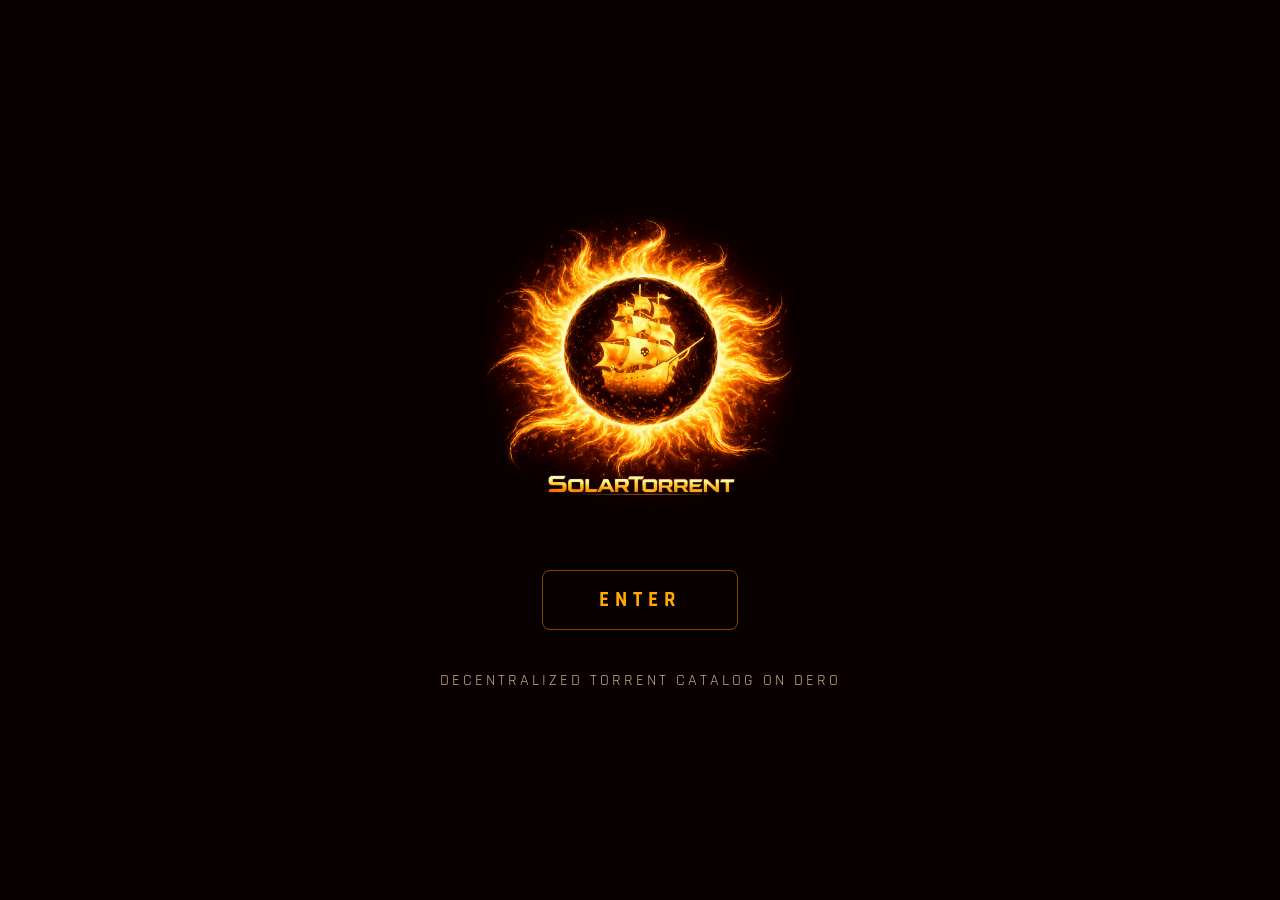
==== commit e62f0771: "Add files via upload" ====
--- a/index.html
+++ b/index.html
@@ -4,486 +4,75 @@
     <meta charset="UTF-8">
     <meta name="viewport" content="width=device-width, initial-scale=1.0">
     <title>SolarTorrent | Decentralized Torrent Catalog</title>
-    <link rel="stylesheet" href="css/style.css">
+    <link href="https://fonts.googleapis.com/css2?family=Rajdhani:wght@400;600;700&display=swap" rel="stylesheet">
+    <style>
+        *, *::before, *::after { box-sizing: border-box; margin: 0; padding: 0; }
+
+        body {
+            background: #090000;
+            min-height: 100vh;
+            display: flex;
+            flex-direction: column;
+            align-items: center;
+            justify-content: center;
+            font-family: 'Rajdhani', sans-serif;
+        }
+
+        .splash {
+            display: flex;
+            flex-direction: column;
+            align-items: center;
+            gap: 2.5rem;
+        }
+
+        .logo-img {
+            width: 320px;
+            height: 320px;
+            object-fit: contain;
+        }
+
+        .enter-btn {
+            display: inline-flex;
+            align-items: center;
+            justify-content: center;
+            padding: 1rem 3.5rem;
+            background: transparent;
+            border: 1px solid rgba(255, 136, 0, 0.5);
+            border-radius: 8px;
+            color: #ffaa00;
+            font-family: 'Rajdhani', sans-serif;
+            font-size: 1.3rem;
+            font-weight: 700;
+            text-transform: uppercase;
+            letter-spacing: 6px;
+            text-decoration: none;
+            cursor: pointer;
+            transition: border-color 0.3s ease, color 0.3s ease;
+        }
+
+        .enter-btn:hover {
+            border-color: #ffaa00;
+            color: #ffcc00;
+        }
+
+        .tagline {
+            color: #ccaa88;
+            font-size: 1rem;
+            letter-spacing: 3px;
+            text-transform: uppercase;
+        }
+
+        @media (max-width: 480px) {
+            .logo-img { width: 220px; height: 220px; }
+            .enter-btn { padding: 0.8rem 2.5rem; font-size: 1.1rem; letter-spacing: 4px; }
+        }
+    </style>
 </head>
 <body>
-    <!-- Atmospheric layers -->
-    <div class="fire-bg"></div>
-    <div class="ember-grid"></div>
-    <div class="embers">
-        <div class="ember-particle"></div>
-        <div class="ember-particle"></div>
-        <div class="ember-particle"></div>
-        <div class="ember-particle"></div>
-        <div class="ember-particle"></div>
-        <div class="ember-particle"></div>
-        <div class="ember-particle"></div>
-        <div class="ember-particle"></div>
+    <div class="splash">
+        <img src="img/logoST.png" alt="SolarTorrent" class="logo-img">
+        <a href="browse.html" class="enter-btn">Enter</a>
+        <div class="tagline">Decentralized Torrent Catalog on DERO</div>
     </div>
-
-    <!-- Navigation -->
-    <nav class="solar-nav">
-        <div class="nav-brand">
-            <img src="img/logo.png" alt="SolarTorrent" class="brand-logo">
-            <span class="brand-text">SolarTorrent</span>
-        </div>
-        <div class="nav-links">
-            <a href="index.html" class="active">Browse</a>
-            <a href="submit.html">Submit</a>
-            <a href="legal.html">Legal</a>
-        </div>
-        <div class="wallet-indicator">
-            <span class="status-dot" id="nav-status-dot"></span>
-            <span id="nav-status-text">Disconnected</span>
-        </div>
-    </nav>
-
-    <!-- Main Content -->
-    <main class="container-wide">
-
-        <!-- Hero -->
-        <div class="catalog-hero">
-            <h1>Decentralized Torrent Catalog</h1>
-            <p>Browse legally distributable torrents stored immutably on the DERO blockchain. No central server. No censorship. No tracking.</p>
-        </div>
-
-        <!-- Stats -->
-        <div class="stats-bar">
-            <div class="stat-item">
-                <div class="stat-value" id="stat-total">--</div>
-                <div class="stat-label">Total Torrents</div>
-            </div>
-            <div class="stat-item">
-                <div class="stat-value" id="stat-approved">--</div>
-                <div class="stat-label">Approved</div>
-            </div>
-            <div class="stat-item">
-                <div class="stat-value" id="stat-pending">--</div>
-                <div class="stat-label">Pending</div>
-            </div>
-        </div>
-
-        <!-- Search -->
-        <div class="search-bar">
-            <input type="text" class="solar-input" id="search-input"
-                placeholder="Search by title, hash, or description...">
-            <button class="solar-btn primary" id="btn-search">
-                <span class="btn-text">Search</span>
-            </button>
-        </div>
-
-        <!-- Category Filters -->
-        <div class="filter-row" id="filter-row">
-            <button class="filter-chip active" data-cat="all">All</button>
-            <button class="filter-chip" data-cat="software">Software</button>
-            <button class="filter-chip" data-cat="ebook">E-Books</button>
-            <button class="filter-chip" data-cat="audio">Audio</button>
-            <button class="filter-chip" data-cat="video">Video</button>
-            <button class="filter-chip" data-cat="dataset">Dataset</button>
-            <button class="filter-chip" data-cat="archive">Archive</button>
-            <button class="filter-chip" data-cat="other">Other</button>
-        </div>
-
-        <!-- Loading State -->
-        <div id="loading-state" class="catalog-grid">
-            <div class="torrent-card">
-                <div class="skeleton" style="height:16px;width:60px;margin-bottom:12px"></div>
-                <div class="skeleton" style="height:22px;width:80%;margin-bottom:8px"></div>
-                <div class="skeleton" style="height:14px;width:100%;margin-bottom:6px"></div>
-                <div class="skeleton" style="height:14px;width:70%;margin-bottom:16px"></div>
-                <div class="skeleton" style="height:1px;width:100%;margin-bottom:12px"></div>
-                <div class="skeleton" style="height:12px;width:50%"></div>
-            </div>
-            <div class="torrent-card">
-                <div class="skeleton" style="height:16px;width:60px;margin-bottom:12px"></div>
-                <div class="skeleton" style="height:22px;width:75%;margin-bottom:8px"></div>
-                <div class="skeleton" style="height:14px;width:90%;margin-bottom:6px"></div>
-                <div class="skeleton" style="height:14px;width:55%;margin-bottom:16px"></div>
-                <div class="skeleton" style="height:1px;width:100%;margin-bottom:12px"></div>
-                <div class="skeleton" style="height:12px;width:45%"></div>
-            </div>
-            <div class="torrent-card">
-                <div class="skeleton" style="height:16px;width:60px;margin-bottom:12px"></div>
-                <div class="skeleton" style="height:22px;width:85%;margin-bottom:8px"></div>
-                <div class="skeleton" style="height:14px;width:95%;margin-bottom:6px"></div>
-                <div class="skeleton" style="height:14px;width:60%;margin-bottom:16px"></div>
-                <div class="skeleton" style="height:1px;width:100%;margin-bottom:12px"></div>
-                <div class="skeleton" style="height:12px;width:55%"></div>
-            </div>
-        </div>
-
-        <!-- Catalog Grid (populated by JS) -->
-        <div id="catalog-grid" class="catalog-grid hidden"></div>
-
-        <!-- Empty State -->
-        <div id="empty-state" class="empty-state hidden">
-            <div class="empty-icon">&#x2600;</div>
-            <p>No torrents found matching your criteria.</p>
-            <a href="submit.html" class="solar-btn primary">Submit the first torrent</a>
-        </div>
-
-        <!-- Magnet Detail Modal (inline expand) -->
-        <section id="detail-panel" class="solar-card hidden">
-            <div class="card-header">
-                <h2><span class="icon">&#x2600;</span> <span id="detail-title">Torrent Details</span></h2>
-                <div class="header-line"></div>
-            </div>
-            <div class="card-content">
-                <div class="info-grid">
-                    <div class="info-item">
-                        <span class="label">InfoHash:</span>
-                        <span class="value mono" id="detail-hash">---</span>
-                    </div>
-                    <div class="info-item">
-                        <span class="label">Category:</span>
-                        <span class="value" id="detail-cat">---</span>
-                    </div>
-                    <div class="info-item">
-                        <span class="label">License:</span>
-                        <span class="value" id="detail-lic">---</span>
-                    </div>
-                    <div class="info-item">
-                        <span class="label">Size:</span>
-                        <span class="value" id="detail-size">---</span>
-                    </div>
-                    <div class="info-item">
-                        <span class="label">Description:</span>
-                        <span class="value" id="detail-desc">---</span>
-                    </div>
-                    <div class="info-item">
-                        <span class="label">Magnet Link:</span>
-                        <span class="value mono" id="detail-magnet" style="font-size:0.75rem">---</span>
-                    </div>
-                </div>
-                <div style="margin-top:var(--space-lg);display:flex;gap:var(--space-md);flex-wrap:wrap">
-                    <button class="solar-btn primary" id="btn-copy-magnet">
-                        <span class="btn-text">Copy Magnet Link</span>
-                    </button>
-                    <button class="solar-btn secondary" id="btn-close-detail">
-                        <span class="btn-text">Close</span>
-                    </button>
-                </div>
-            </div>
-        </section>
-
-    </main>
-
-    <!-- Console -->
-    <div id="console-panel" class="console-panel collapsed">
-        <div class="console-header" id="console-toggle">
-            <span>&#x25C8; Console</span>
-            <span class="toggle-icon">&#x25B2;</span>
-        </div>
-        <div class="console-content">
-            <div id="console-output"></div>
-        </div>
-    </div>
-
-    <script>
-    /* =========================================================
-       SolarTorrent — Browse Page Logic
-       Reads catalog from DERO SC via XSWD (DERO.GetSC)
-       ========================================================= */
-
-    // SC configuration — replace with your deployed SCID
-    const CONFIG = {
-        SCID: 'YOUR_DEPLOYED_SCID_HERE',
-        NODE_RPC: 'http://127.0.0.1:20000/json_rpc',
-        XSWD_ENDPOINTS: [
-            'ws://127.0.0.1:44326/xswd',
-            'ws://127.0.0.1:10103/xswd',
-            'ws://127.0.0.1:40403/xswd'
-        ]
-    };
-
-    let allTorrents = [];
-    let activeFilter = 'all';
-    let searchQuery = '';
-
-    // --- Console logging ---
-    function clog(msg, type = 'info') {
-        const el = document.getElementById('console-output');
-        const line = document.createElement('div');
-        line.className = 'console-line ' + type;
-        line.textContent = `[${new Date().toLocaleTimeString()}] ${msg}`;
-        el.appendChild(line);
-        el.scrollTop = el.scrollHeight;
-    }
-
-    // --- Format bytes to human readable ---
-    function formatBytes(bytes) {
-        if (!bytes || bytes === 0) return 'Unknown';
-        const sizes = ['B', 'KB', 'MB', 'GB', 'TB'];
-        const i = Math.floor(Math.log(bytes) / Math.log(1024));
-        return (bytes / Math.pow(1024, i)).toFixed(1) + ' ' + sizes[i];
-    }
-
-    // --- Fetch SC data via daemon RPC (works without XSWD for read-only) ---
-    async function getSCData(keys) {
-        try {
-            const resp = await fetch(CONFIG.NODE_RPC, {
-                method: 'POST',
-                headers: { 'Content-Type': 'application/json' },
-                body: JSON.stringify({
-                    jsonrpc: '2.0',
-                    id: '1',
-                    method: 'DERO.GetSC',
-                    params: {
-                        scid: CONFIG.SCID,
-                        code: false,
-                        variables: false,
-                        keysstring: keys
-                    }
-                })
-            });
-            const data = await resp.json();
-            if (data.result && data.result.valuesstring) {
-                return data.result.valuesstring;
-            }
-            return null;
-        } catch (err) {
-            clog('RPC Error: ' + err.message, 'error');
-            return null;
-        }
-    }
-
-    // --- Load full catalog from SC ---
-    async function loadCatalog() {
-        clog('Loading catalog from SC...');
-
-        // First, get the torrent count and approved count
-        const meta = await getSCData(['torrent_count', 'approved_count']);
-        if (!meta) {
-            clog('Failed to reach daemon RPC — showing demo data', 'warn');
-            showDemoData();
-            return;
-        }
-
-        const totalCount = parseInt(meta[0]) || 0;
-        const approvedCount = parseInt(meta[1]) || 0;
-
-        document.getElementById('stat-total').textContent = totalCount;
-        document.getElementById('stat-approved').textContent = approvedCount;
-
-        if (totalCount === 0) {
-            hideLoading();
-            showEmpty();
-            return;
-        }
-
-        allTorrents = [];
-        let pendingCount = 0;
-
-        // Fetch each torrent entry
-        for (let i = 0; i < totalCount; i++) {
-            const prefix = 't_' + i + '_';
-            const keys = [
-                prefix + 'hash', prefix + 'title', prefix + 'desc',
-                prefix + 'cat', prefix + 'lic', prefix + 'magnet',
-                prefix + 'size', prefix + 'status', prefix + 'time'
-            ];
-
-            const vals = await getSCData(keys);
-            if (vals) {
-                const status = parseInt(vals[7]) || 0;
-                if (status === 0) pendingCount++;
-                allTorrents.push({
-                    id: i,
-                    hash: vals[0] || '',
-                    title: vals[1] || 'Untitled',
-                    desc: vals[2] || '',
-                    cat: vals[3] || 'other',
-                    lic: vals[4] || '',
-                    magnet: vals[5] || '',
-                    size: parseInt(vals[6]) || 0,
-                    status: status,
-                    time: parseInt(vals[8]) || 0
-                });
-            }
-        }
-
-        document.getElementById('stat-pending').textContent = pendingCount;
-        clog(`Loaded ${allTorrents.length} entries (${approvedCount} approved, ${pendingCount} pending)`, 'success');
-        hideLoading();
-        renderGrid();
-    }
-
-    // --- Demo data for when no SC is connected ---
-    function showDemoData() {
-        allTorrents = [
-            {
-                id: 0, hash: 'a1b2c3d4e5f6a1b2c3d4e5f6a1b2c3d4e5f6a1b2',
-                title: 'Linux Mint 21.3 "Virginia" Cinnamon', desc: 'Official Linux Mint 21.3 Cinnamon Edition ISO image. Verified checksums.',
-                cat: 'software', lic: 'GPL-3.0', magnet: 'magnet:?xt=urn:btih:a1b2c3d4e5f6a1b2c3d4e5f6a1b2c3d4e5f6a1b2&dn=LinuxMint-21.3-Cinnamon',
-                size: 2800000000, status: 1, time: 1706000000
-            },
-            {
-                id: 1, hash: 'b2c3d4e5f6a1b2c3d4e5f6a1b2c3d4e5f6a1b2c3',
-                title: 'Blender 4.0 — Free 3D Creation Suite', desc: 'Open-source 3D creation suite. Modeling, sculpting, animation, VFX, compositing.',
-                cat: 'software', lic: 'GPL-3.0', magnet: 'magnet:?xt=urn:btih:b2c3d4e5f6a1b2c3d4e5f6a1b2c3d4e5f6a1b2c3&dn=Blender-4.0',
-                size: 350000000, status: 1, time: 1706100000
-            },
-            {
-                id: 2, hash: 'c3d4e5f6a1b2c3d4e5f6a1b2c3d4e5f6a1b2c3d4',
-                title: 'Project Gutenberg — Top 100 Ebooks', desc: 'Collection of 100 most popular public domain books from Project Gutenberg.',
-                cat: 'ebook', lic: 'CC0', magnet: 'magnet:?xt=urn:btih:c3d4e5f6a1b2c3d4e5f6a1b2c3d4e5f6a1b2c3d4&dn=Gutenberg-Top100',
-                size: 520000000, status: 1, time: 1706200000
-            },
-            {
-                id: 3, hash: 'd4e5f6a1b2c3d4e5f6a1b2c3d4e5f6a1b2c3d4e5',
-                title: 'Musopen — Royalty-Free Classical Music', desc: 'Curated collection of royalty-free classical music recordings.',
-                cat: 'audio', lic: 'CC0', magnet: 'magnet:?xt=urn:btih:d4e5f6a1b2c3d4e5f6a1b2c3d4e5f6a1b2c3d4e5&dn=Musopen-Classical',
-                size: 4200000000, status: 1, time: 1706300000
-            },
-            {
-                id: 4, hash: 'e5f6a1b2c3d4e5f6a1b2c3d4e5f6a1b2c3d4e5f6',
-                title: 'Common Crawl — January 2024 Dataset', desc: 'Web crawl data for research purposes. Petabyte-scale open dataset.',
-                cat: 'dataset', lic: 'CC0', magnet: 'magnet:?xt=urn:btih:e5f6a1b2c3d4e5f6a1b2c3d4e5f6a1b2c3d4e5f6&dn=CommonCrawl-Jan2024',
-                size: 95000000000, status: 1, time: 1706400000
-            },
-            {
-                id: 5, hash: 'f6a1b2c3d4e5f6a1b2c3d4e5f6a1b2c3d4e5f6a1',
-                title: 'Fedora 39 Workstation x86_64', desc: 'Official Fedora 39 Workstation live ISO for x86_64 architecture.',
-                cat: 'software', lic: 'MIT', magnet: 'magnet:?xt=urn:btih:f6a1b2c3d4e5f6a1b2c3d4e5f6a1b2c3d4e5f6a1&dn=Fedora-39-Workstation',
-                size: 2100000000, status: 1, time: 1706500000
-            }
-        ];
-
-        document.getElementById('stat-total').textContent = '6';
-        document.getElementById('stat-approved').textContent = '6';
-        document.getElementById('stat-pending').textContent = '0';
-        hideLoading();
-        renderGrid();
-    }
-
-    // --- Render the catalog grid ---
-    function renderGrid() {
-        const grid = document.getElementById('catalog-grid');
-        grid.innerHTML = '';
-
-        // Filter: only show approved (status == 1)
-        let filtered = allTorrents.filter(t => t.status === 1);
-
-        // Apply category filter
-        if (activeFilter !== 'all') {
-            filtered = filtered.filter(t => t.cat === activeFilter);
-        }
-
-        // Apply search filter
-        if (searchQuery) {
-            const q = searchQuery.toLowerCase();
-            filtered = filtered.filter(t =>
-                t.title.toLowerCase().includes(q) ||
-                t.desc.toLowerCase().includes(q) ||
-                t.hash.toLowerCase().includes(q)
-            );
-        }
-
-        if (filtered.length === 0) {
-            showEmpty();
-            grid.classList.add('hidden');
-            return;
-        }
-
-        document.getElementById('empty-state').classList.add('hidden');
-        grid.classList.remove('hidden');
-
-        filtered.forEach(t => {
-            const card = document.createElement('div');
-            card.className = 'torrent-card';
-            card.onclick = () => showDetail(t);
-            card.innerHTML = `
-                <span class="card-cat">${t.cat}</span>
-                <h3>${escapeHtml(t.title)}</h3>
-                <p class="card-desc">${escapeHtml(t.desc)}</p>
-                <div class="card-meta">
-                    <span class="card-hash">${t.hash.substring(0, 8)}...${t.hash.substring(t.hash.length - 6)}</span>
-                    <span class="card-license">${escapeHtml(t.lic)}</span>
-                    <span>${formatBytes(t.size)}</span>
-                </div>
-            `;
-            grid.appendChild(card);
-        });
-    }
-
-    // --- Show torrent detail ---
-    function showDetail(t) {
-        document.getElementById('detail-panel').classList.remove('hidden');
-        document.getElementById('detail-title').textContent = t.title;
-        document.getElementById('detail-hash').textContent = t.hash;
-        document.getElementById('detail-cat').textContent = t.cat;
-        document.getElementById('detail-lic').textContent = t.lic;
-        document.getElementById('detail-size').textContent = formatBytes(t.size);
-        document.getElementById('detail-desc').textContent = t.desc;
-        document.getElementById('detail-magnet').textContent = t.magnet;
-
-        document.getElementById('detail-panel').scrollIntoView({ behavior: 'smooth' });
-
-        // Wire copy button
-        document.getElementById('btn-copy-magnet').onclick = () => {
-            navigator.clipboard.writeText(t.magnet).then(() => {
-                const btn = document.getElementById('btn-copy-magnet');
-                btn.querySelector('.btn-text').textContent = 'Copied!';
-                setTimeout(() => btn.querySelector('.btn-text').textContent = 'Copy Magnet Link', 2000);
-            });
-        };
-    }
-
-    // --- Utility ---
-    function escapeHtml(str) {
-        const d = document.createElement('div');
-        d.textContent = str;
-        return d.innerHTML;
-    }
-
-    function hideLoading() {
-        document.getElementById('loading-state').classList.add('hidden');
-    }
-
-    function showEmpty() {
-        document.getElementById('empty-state').classList.remove('hidden');
-    }
-
-    // --- Init ---
-    document.addEventListener('DOMContentLoaded', () => {
-
-        // Console toggle
-        document.getElementById('console-toggle').addEventListener('click', () => {
-            document.getElementById('console-panel').classList.toggle('collapsed');
-        });
-
-        // Close detail
-        document.getElementById('btn-close-detail').addEventListener('click', () => {
-            document.getElementById('detail-panel').classList.add('hidden');
-        });
-
-        // Category filter chips
-        document.querySelectorAll('.filter-chip').forEach(chip => {
-            chip.addEventListener('click', function() {
-                document.querySelectorAll('.filter-chip').forEach(c => c.classList.remove('active'));
-                this.classList.add('active');
-                activeFilter = this.dataset.cat;
-                renderGrid();
-            });
-        });
-
-        // Search
-        document.getElementById('btn-search').addEventListener('click', () => {
-            searchQuery = document.getElementById('search-input').value.trim();
-            renderGrid();
-        });
-
-        document.getElementById('search-input').addEventListener('keydown', (e) => {
-            if (e.key === 'Enter') {
-                searchQuery = e.target.value.trim();
-                renderGrid();
-            }
-        });
-
-        // Load catalog
-        clog('SolarTorrent Browse — Initializing...');
-        loadCatalog();
-    });
-    </script>
 </body>
 </html>
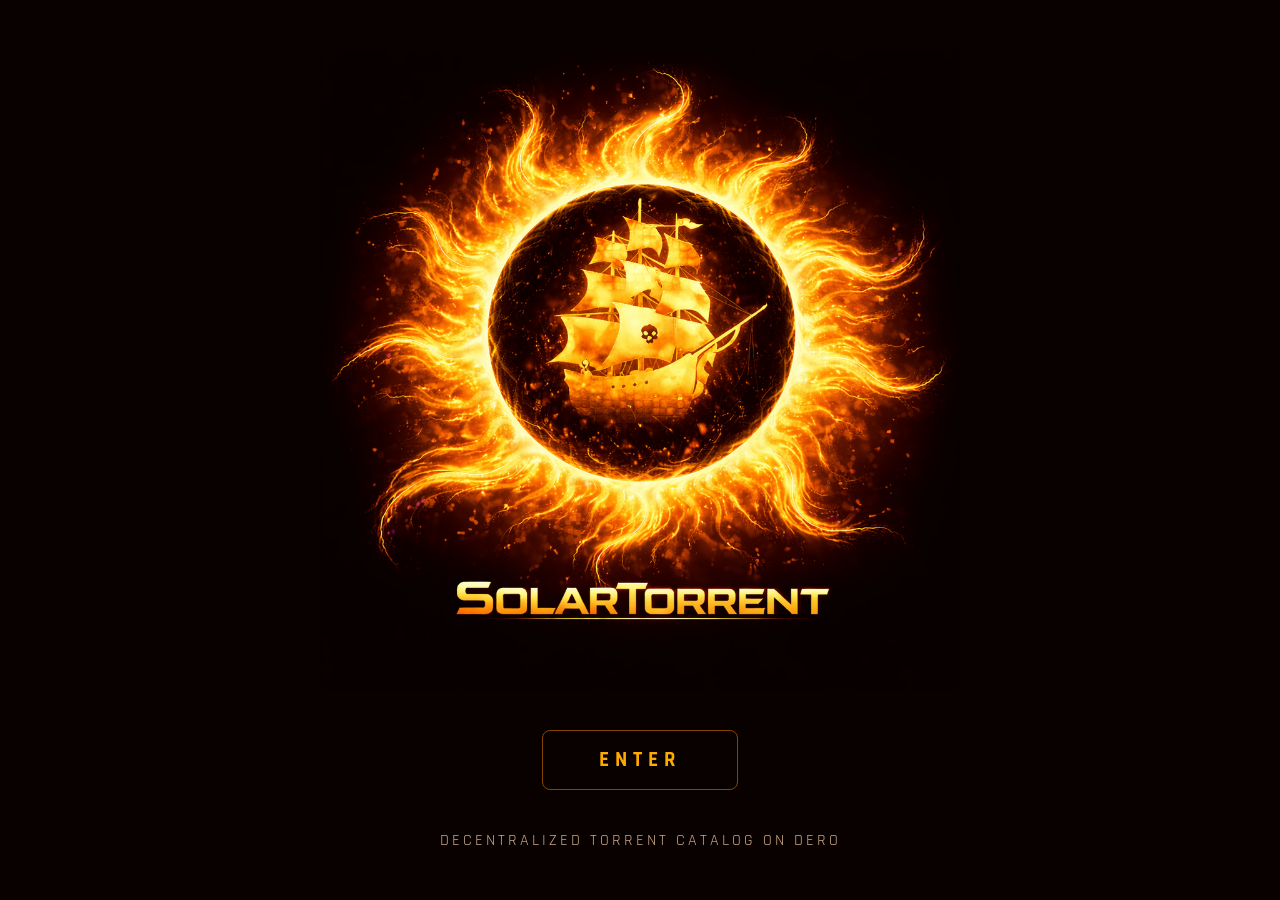
==== commit f50800dc: "Add files via upload" ====
--- a/index.html
+++ b/index.html
@@ -26,8 +26,8 @@
         }
 
         .logo-img {
-            width: 320px;
-            height: 320px;
+            width: 640px;
+            height: 640px;
             object-fit: contain;
         }
 
